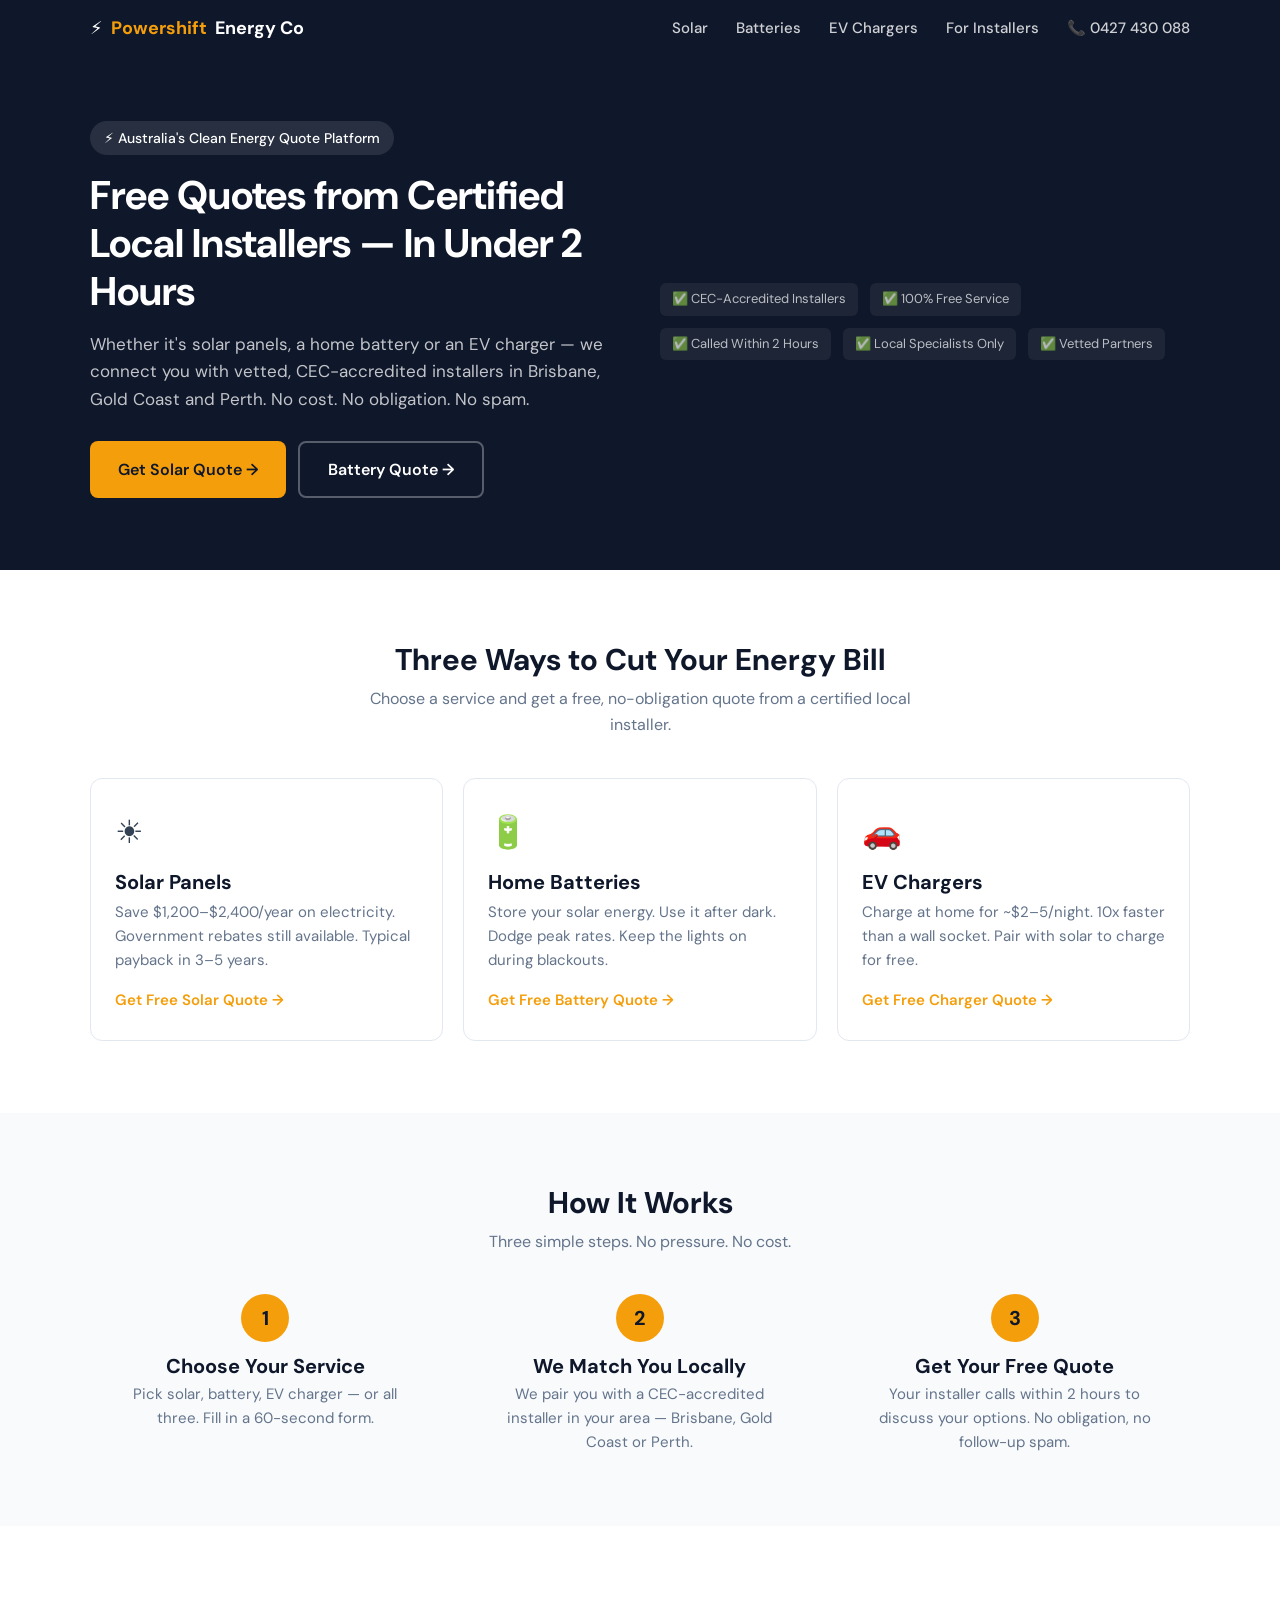
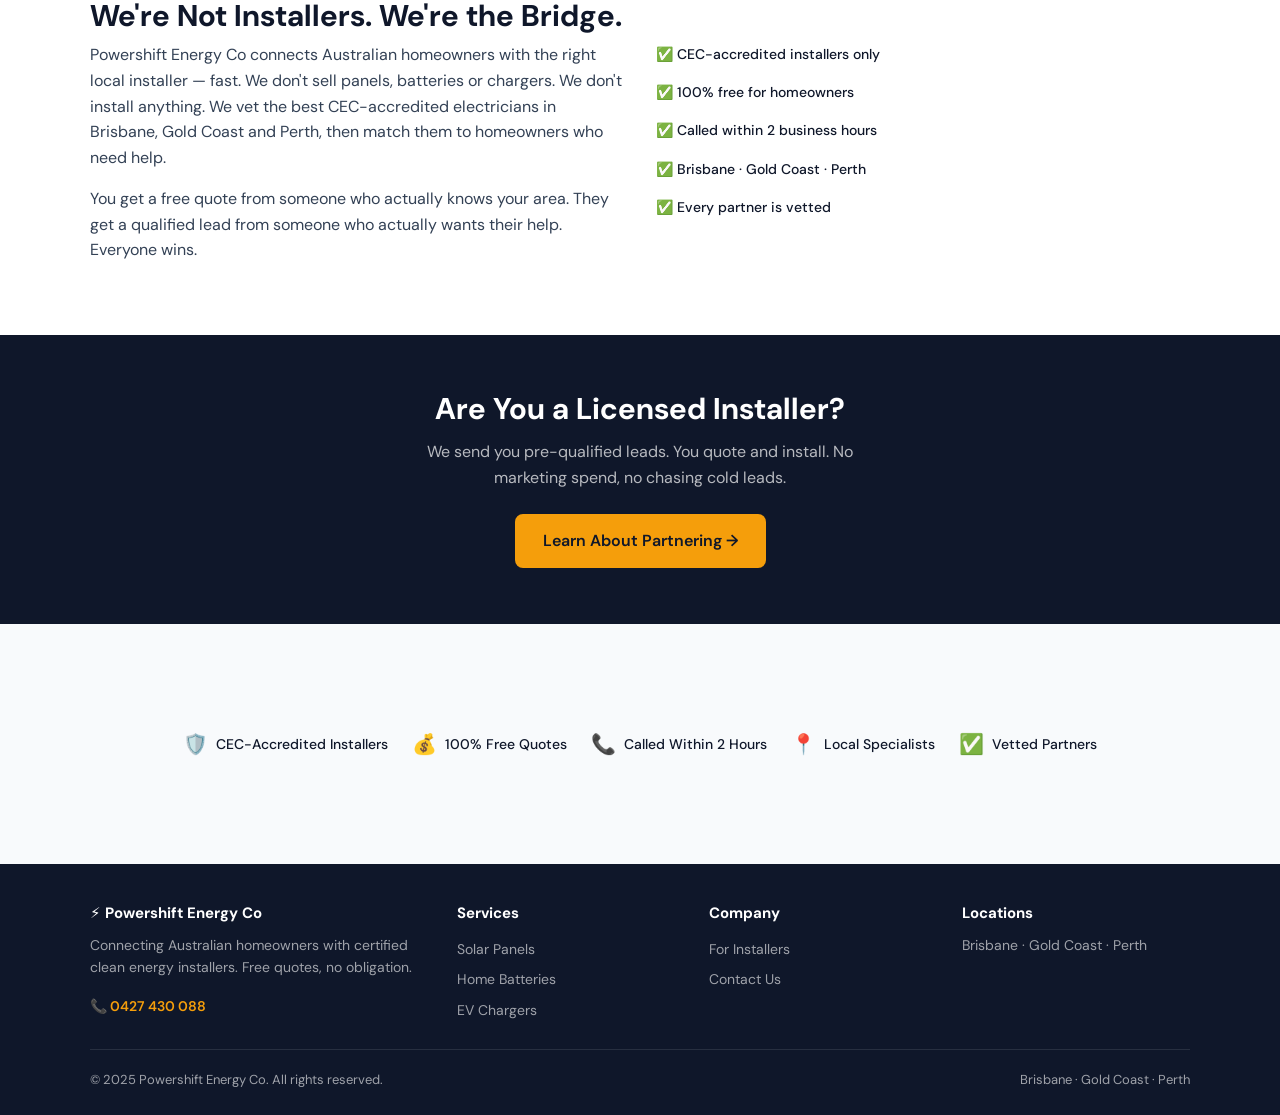
==== index.html @ f6a63d88 "Initial build: Powershift Energy Co 5-page static website - Homepage (index.html) with service cards" ====
<!DOCTYPE html>
<html lang="en-AU">
<head>
  <meta charset="UTF-8">
  <meta name="viewport" content="width=device-width, initial-scale=1.0">
  <title>Powershift Energy Co — Free Solar, Battery & EV Charger Quotes | Australia</title>
  <meta name="description" content="Get free quotes from CEC-accredited solar, battery and EV charger installers in Brisbane, Gold Coast and Perth. No obligation. Called within 2 hours.">
  <link rel="icon" href="data:image/svg+xml,<svg xmlns='http://www.w3.org/2000/svg' viewBox='0 0 100 100'><text y='.9em' font-size='90'>⚡</text></svg>">
  <link rel="preconnect" href="https://fonts.googleapis.com">
  <link rel="preconnect" href="https://fonts.gstatic.com" crossorigin>
  <link href="https://fonts.googleapis.com/css2?family=DM+Sans:wght@400;500;600;700&display=swap" rel="stylesheet">
  <link rel="stylesheet" href="css/style.css">
</head>
<body>

  <!-- Header -->
  <header class="site-header">
    <nav class="nav-inner">
      <a href="index.html" class="logo">⚡ <span>Powershift</span> Energy Co</a>
      <button class="nav-toggle" aria-label="Toggle navigation">
        <i></i><i></i><i></i>
      </button>
      <div class="nav-links">
        <a href="solar.html">Solar</a>
        <a href="battery.html">Batteries</a>
        <a href="ev-charger.html">EV Chargers</a>
        <a href="electricians.html">For Installers</a>
        <a href="tel:0427430088" class="nav-phone">📞 0427 430 088</a>
      </div>
    </nav>
  </header>

  <main>

    <!-- Hero -->
    <section class="hero">
      <div class="container">
        <div class="hero-grid">
          <div>
            <div class="badge">⚡ Australia's Clean Energy Quote Platform</div>
            <h1>Free Quotes from Certified Local Installers — In Under 2 Hours</h1>
            <p>Whether it's solar panels, a home battery or an EV charger — we connect you with vetted, CEC-accredited installers in Brisbane, Gold Coast and Perth. No cost. No obligation. No spam.</p>
            <div class="hero-cta">
              <a href="solar.html" class="btn btn-amber">Get Solar Quote →</a>
              <a href="battery.html" class="btn btn-outline">Battery Quote →</a>
            </div>
          </div>
          <div>
            <ul class="hero-trust">
              <li>✅ CEC-Accredited Installers</li>
              <li>✅ 100% Free Service</li>
              <li>✅ Called Within 2 Hours</li>
              <li>✅ Local Specialists Only</li>
              <li>✅ Vetted Partners</li>
            </ul>
          </div>
        </div>
      </div>
    </section>

    <!-- Service Cards -->
    <section>
      <div class="container">
        <div class="section-header">
          <h2>Three Ways to Cut Your Energy Bill</h2>
          <p>Choose a service and get a free, no-obligation quote from a certified local installer.</p>
        </div>
        <div class="cards-grid cols-3">
          <a href="solar.html" class="service-card">
            <div class="icon">☀️</div>
            <h3>Solar Panels</h3>
            <p>Save $1,200–$2,400/year on electricity. Government rebates still available. Typical payback in 3–5 years.</p>
            <span class="card-link">Get Free Solar Quote →</span>
          </a>
          <a href="battery.html" class="service-card">
            <div class="icon">🔋</div>
            <h3>Home Batteries</h3>
            <p>Store your solar energy. Use it after dark. Dodge peak rates. Keep the lights on during blackouts.</p>
            <span class="card-link">Get Free Battery Quote →</span>
          </a>
          <a href="ev-charger.html" class="service-card">
            <div class="icon">🚗</div>
            <h3>EV Chargers</h3>
            <p>Charge at home for ~$2–5/night. 10x faster than a wall socket. Pair with solar to charge for free.</p>
            <span class="card-link">Get Free Charger Quote →</span>
          </a>
        </div>
      </div>
    </section>

    <!-- How It Works -->
    <section class="alt">
      <div class="container">
        <div class="section-header">
          <h2>How It Works</h2>
          <p>Three simple steps. No pressure. No cost.</p>
        </div>
        <div class="steps">
          <div class="step">
            <div class="step-num">1</div>
            <h3>Choose Your Service</h3>
            <p>Pick solar, battery, EV charger — or all three. Fill in a 60-second form.</p>
          </div>
          <div class="step">
            <div class="step-num">2</div>
            <h3>We Match You Locally</h3>
            <p>We pair you with a CEC-accredited installer in your area — Brisbane, Gold Coast or Perth.</p>
          </div>
          <div class="step">
            <div class="step-num">3</div>
            <h3>Get Your Free Quote</h3>
            <p>Your installer calls within 2 hours to discuss your options. No obligation, no follow-up spam.</p>
          </div>
        </div>
      </div>
    </section>

    <!-- About -->
    <section>
      <div class="container">
        <div class="about-grid">
          <div>
            <h2>We're Not Installers. We're the Bridge.</h2>
            <p>Powershift Energy Co connects Australian homeowners with the right local installer — fast. We don't sell panels, batteries or chargers. We don't install anything. We vet the best CEC-accredited electricians in Brisbane, Gold Coast and Perth, then match them to homeowners who need help.</p>
            <p>You get a free quote from someone who actually knows your area. They get a qualified lead from someone who actually wants their help. Everyone wins.</p>
          </div>
          <div>
            <div class="trust-bar" style="flex-direction:column;align-items:flex-start;">
              <div class="trust-item">✅ CEC-accredited installers only</div>
              <div class="trust-item">✅ 100% free for homeowners</div>
              <div class="trust-item">✅ Called within 2 business hours</div>
              <div class="trust-item">✅ Brisbane · Gold Coast · Perth</div>
              <div class="trust-item">✅ Every partner is vetted</div>
            </div>
          </div>
        </div>
      </div>
    </section>

    <!-- Installer CTA -->
    <section class="cta-banner">
      <div class="container">
        <h2>Are You a Licensed Installer?</h2>
        <p>We send you pre-qualified leads. You quote and install. No marketing spend, no chasing cold leads.</p>
        <a href="electricians.html" class="btn btn-amber">Learn About Partnering →</a>
      </div>
    </section>

    <!-- Trust Bar -->
    <section class="alt">
      <div class="container">
        <div class="trust-bar">
          <div class="trust-item"><span class="icon">🛡️</span> CEC-Accredited Installers</div>
          <div class="trust-item"><span class="icon">💰</span> 100% Free Quotes</div>
          <div class="trust-item"><span class="icon">📞</span> Called Within 2 Hours</div>
          <div class="trust-item"><span class="icon">📍</span> Local Specialists</div>
          <div class="trust-item"><span class="icon">✅</span> Vetted Partners</div>
        </div>
      </div>
    </section>

  </main>

  <!-- Footer -->
  <footer class="site-footer">
    <div class="container">
      <div class="footer-inner">
        <div class="footer-col">
          <h4>⚡ Powershift Energy Co</h4>
          <p>Connecting Australian homeowners with certified clean energy installers. Free quotes, no obligation.</p>
          <a href="tel:0427430088" class="phone-link" style="margin-top:12px;display:inline-block;">📞 0427 430 088</a>
        </div>
        <div class="footer-col">
          <h4>Services</h4>
          <a href="solar.html">Solar Panels</a>
          <a href="battery.html">Home Batteries</a>
          <a href="ev-charger.html">EV Chargers</a>
        </div>
        <div class="footer-col">
          <h4>Company</h4>
          <a href="electricians.html">For Installers</a>
          <a href="tel:0427430088">Contact Us</a>
        </div>
        <div class="footer-col">
          <h4>Locations</h4>
          <p>Brisbane · Gold Coast · Perth</p>
        </div>
      </div>
      <div class="footer-bottom">
        <span>&copy; 2025 Powershift Energy Co. All rights reserved.</span>
        <span>Brisbane · Gold Coast · Perth</span>
      </div>
    </div>
  </footer>

  <script src="js/form.js"></script>
</body>
</html>
---- css/style.css ----
/* ============================================
   Powershift Energy Co — Global Stylesheet
   Mobile-first · Vanilla CSS · No frameworks
   ============================================ */

/* --- Custom Properties --- */
:root {
  --navy: #0f172a;
  --amber: #f59e0b;
  --amber-hover: #d97706;
  --green: #10b981;
  --green-hover: #059669;
  --indigo: #6366f1;
  --indigo-hover: #4f46e5;
  --bg-light: #f8fafc;
  --text-body: #334155;
  --text-muted: #64748b;
  --white: #ffffff;
  --border: #e2e8f0;
  --radius: 8px;
  --radius-lg: 12px;
  --shadow-sm: 0 1px 2px rgba(15,23,42,0.06);
  --shadow: 0 1px 3px rgba(15,23,42,0.1), 0 1px 2px rgba(15,23,42,0.06);
  --shadow-lg: 0 4px 6px rgba(15,23,42,0.07), 0 10px 15px rgba(15,23,42,0.1);
  --max-w: 1140px;
  --font: 'DM Sans', system-ui, -apple-system, sans-serif;
  /* Page accent — overridden per page */
  --accent: var(--amber);
  --accent-hover: var(--amber-hover);
}

/* --- Reset --- */
*, *::before, *::after { box-sizing: border-box; margin: 0; padding: 0; }
html { scroll-behavior: smooth; }
body {
  font-family: var(--font);
  font-size: 16px;
  line-height: 1.6;
  color: var(--text-body);
  background: var(--white);
  -webkit-font-smoothing: antialiased;
}
img { max-width: 100%; display: block; }
a { color: inherit; text-decoration: none; }
ul, ol { list-style: none; }
button, input, select, textarea {
  font-family: inherit;
  font-size: inherit;
  border: none;
  outline: none;
}

/* --- Utility --- */
.container { width: 100%; max-width: var(--max-w); margin: 0 auto; padding: 0 20px; }
.sr-only { position: absolute; width: 1px; height: 1px; padding: 0; margin: -1px; overflow: hidden; clip: rect(0,0,0,0); border: 0; }
.text-muted { color: var(--text-muted); }
.text-center { text-align: center; }

/* --- Typography --- */
h1, h2, h3, h4 { color: var(--navy); line-height: 1.2; font-weight: 700; }
h1 { font-size: 1.875rem; }
h2 { font-size: 1.5rem; margin-bottom: 0.5rem; }
h3 { font-size: 1.125rem; }
p + p { margin-top: 1rem; }

@media (min-width: 768px) {
  h1 { font-size: 2.5rem; }
  h2 { font-size: 1.875rem; }
  h3 { font-size: 1.25rem; }
}

/* --- Buttons --- */
.btn {
  display: inline-flex;
  align-items: center;
  justify-content: center;
  gap: 6px;
  padding: 14px 28px;
  border-radius: var(--radius);
  font-weight: 600;
  font-size: 1rem;
  cursor: pointer;
  transition: background 0.2s, transform 0.1s;
  border: none;
}
.btn:active { transform: scale(0.98); }

.btn-amber { background: var(--amber); color: var(--navy); }
.btn-amber:hover { background: var(--amber-hover); }
.btn-green { background: var(--green); color: var(--white); }
.btn-green:hover { background: var(--green-hover); }
.btn-indigo { background: var(--indigo); color: var(--white); }
.btn-indigo:hover { background: var(--indigo-hover); }
.btn-white { background: var(--white); color: var(--navy); }
.btn-white:hover { background: var(--bg-light); }
.btn-outline {
  background: transparent;
  color: var(--white);
  border: 2px solid rgba(255,255,255,0.3);
}
.btn-outline:hover { border-color: var(--white); background: rgba(255,255,255,0.1); }

/* --- Header / Nav --- */
.site-header {
  background: var(--navy);
  padding: 0;
  position: sticky;
  top: 0;
  z-index: 100;
}
.nav-inner {
  display: flex;
  align-items: center;
  justify-content: space-between;
  padding: 14px 20px;
  max-width: var(--max-w);
  margin: 0 auto;
}
.logo {
  font-size: 1.125rem;
  font-weight: 700;
  color: var(--white);
  display: flex;
  align-items: center;
  gap: 8px;
}
.logo span { color: var(--amber); }

/* Mobile menu toggle */
.nav-toggle {
  background: none;
  border: none;
  cursor: pointer;
  display: flex;
  flex-direction: column;
  gap: 5px;
  padding: 4px;
}
.nav-toggle i {
  display: block;
  width: 22px;
  height: 2px;
  background: var(--white);
  border-radius: 2px;
  transition: transform 0.2s, opacity 0.2s;
}
.nav-toggle.active i:nth-child(1) { transform: translateY(7px) rotate(45deg); }
.nav-toggle.active i:nth-child(2) { opacity: 0; }
.nav-toggle.active i:nth-child(3) { transform: translateY(-7px) rotate(-45deg); }

.nav-links {
  display: none;
  position: absolute;
  top: 100%;
  left: 0;
  right: 0;
  background: var(--navy);
  padding: 0 20px 20px;
  border-top: 1px solid rgba(255,255,255,0.1);
}
.nav-links.open { display: block; }
.nav-links a {
  display: block;
  padding: 12px 0;
  color: rgba(255,255,255,0.8);
  font-size: 0.9375rem;
  font-weight: 500;
  border-bottom: 1px solid rgba(255,255,255,0.06);
  transition: color 0.2s;
}
.nav-links a:hover, .nav-links a.active { color: var(--white); }
.nav-phone {
  display: flex;
  align-items: center;
  gap: 6px;
  color: var(--amber);
  font-weight: 600;
  font-size: 0.9375rem;
  margin-top: 12px;
}

@media (min-width: 768px) {
  .nav-toggle { display: none; }
  .nav-links {
    display: flex !important;
    position: static;
    padding: 0;
    border: none;
    align-items: center;
    gap: 28px;
    background: none;
  }
  .nav-links a {
    display: inline;
    padding: 0;
    border: none;
  }
  .nav-phone { margin-top: 0; }
}

/* --- Hero --- */
.hero {
  background: var(--navy);
  padding: 48px 0 56px;
  color: var(--white);
}
.hero-grid {
  display: grid;
  gap: 40px;
}
.hero .badge {
  display: inline-block;
  background: rgba(255,255,255,0.1);
  padding: 6px 14px;
  border-radius: 20px;
  font-size: 0.875rem;
  font-weight: 500;
  margin-bottom: 16px;
}
.hero h1 { color: var(--white); margin-bottom: 16px; }
.hero p { color: rgba(255,255,255,0.75); font-size: 1.0625rem; max-width: 520px; }
.hero-trust {
  display: flex;
  flex-wrap: wrap;
  gap: 12px;
  margin-top: 24px;
}
.hero-trust li {
  display: flex;
  align-items: center;
  gap: 6px;
  font-size: 0.8125rem;
  color: rgba(255,255,255,0.7);
  background: rgba(255,255,255,0.06);
  padding: 6px 12px;
  border-radius: 6px;
}
.hero-cta {
  display: flex;
  flex-wrap: wrap;
  gap: 12px;
  margin-top: 28px;
}

@media (min-width: 768px) {
  .hero { padding: 64px 0 72px; }
  .hero-grid { grid-template-columns: 1fr 1fr; align-items: center; }
}

/* --- Form Card (in hero) --- */
.form-card {
  background: var(--white);
  border-radius: var(--radius-lg);
  padding: 28px 24px;
  box-shadow: var(--shadow-lg);
}
.form-card h2 { font-size: 1.25rem; color: var(--navy); margin-bottom: 4px; }
.form-card .form-sub { color: var(--text-muted); font-size: 0.875rem; margin-bottom: 20px; }

.form-group { margin-bottom: 14px; }
.form-group label {
  display: block;
  font-size: 0.8125rem;
  font-weight: 600;
  color: var(--navy);
  margin-bottom: 4px;
}
.form-group input,
.form-group select,
.form-group textarea {
  width: 100%;
  padding: 10px 12px;
  border: 1.5px solid var(--border);
  border-radius: var(--radius);
  background: var(--white);
  color: var(--text-body);
  transition: border-color 0.2s;
}
.form-group input:focus,
.form-group select:focus,
.form-group textarea:focus {
  border-color: var(--accent);
}
.form-group input.error,
.form-group select.error {
  border-color: #ef4444;
}
.form-error-msg {
  color: #ef4444;
  font-size: 0.75rem;
  margin-top: 2px;
  display: none;
}
.form-group.has-error .form-error-msg { display: block; }

.form-submit {
  width: 100%;
  padding: 14px;
  border-radius: var(--radius);
  font-weight: 700;
  font-size: 1rem;
  cursor: pointer;
  border: none;
  margin-top: 4px;
  transition: background 0.2s, transform 0.1s;
}
.form-submit:active { transform: scale(0.98); }
.form-submit.amber { background: var(--amber); color: var(--navy); }
.form-submit.amber:hover { background: var(--amber-hover); }
.form-submit.green { background: var(--green); color: var(--white); }
.form-submit.green:hover { background: var(--green-hover); }
.form-submit.indigo { background: var(--indigo); color: var(--white); }
.form-submit.indigo:hover { background: var(--indigo-hover); }

.form-note {
  text-align: center;
  font-size: 0.75rem;
  color: var(--text-muted);
  margin-top: 10px;
}

.form-success {
  text-align: center;
  padding: 32px 16px;
}
.form-success .icon { font-size: 2.5rem; margin-bottom: 12px; }
.form-success h3 { margin-bottom: 8px; }
.form-success p { color: var(--text-muted); font-size: 0.9375rem; }

/* --- Sections --- */
section { padding: 56px 0; }
section.alt { background: var(--bg-light); }

.section-header {
  text-align: center;
  max-width: 600px;
  margin: 0 auto 40px;
}
.section-header p { color: var(--text-muted); margin-top: 8px; }

@media (min-width: 768px) {
  section { padding: 72px 0; }
}

/* --- Cards Grid --- */
.cards-grid {
  display: grid;
  gap: 20px;
}
.cards-grid.cols-2 { grid-template-columns: 1fr; }
.cards-grid.cols-3 { grid-template-columns: 1fr; }

@media (min-width: 640px) {
  .cards-grid.cols-2 { grid-template-columns: repeat(2, 1fr); }
  .cards-grid.cols-3 { grid-template-columns: repeat(2, 1fr); }
}
@media (min-width: 900px) {
  .cards-grid.cols-3 { grid-template-columns: repeat(3, 1fr); }
}

/* --- Service Card (homepage) --- */
.service-card {
  background: var(--white);
  border: 1.5px solid var(--border);
  border-radius: var(--radius-lg);
  padding: 28px 24px;
  transition: box-shadow 0.2s, border-color 0.2s;
  display: flex;
  flex-direction: column;
}
.service-card:hover {
  box-shadow: var(--shadow-lg);
  border-color: transparent;
}
.service-card .icon { font-size: 2rem; margin-bottom: 12px; }
.service-card h3 { margin-bottom: 6px; }
.service-card p { color: var(--text-muted); font-size: 0.9375rem; flex: 1; }
.service-card .card-link {
  display: inline-flex;
  align-items: center;
  gap: 4px;
  margin-top: 16px;
  font-weight: 600;
  font-size: 0.9375rem;
  color: var(--accent);
  transition: gap 0.2s;
}
.service-card:hover .card-link { gap: 8px; }

/* --- Benefit Card --- */
.benefit-card {
  background: var(--white);
  border: 1.5px solid var(--border);
  border-radius: var(--radius-lg);
  padding: 24px 20px;
  transition: box-shadow 0.2s;
}
.benefit-card:hover { box-shadow: var(--shadow); }
.benefit-card .icon { font-size: 1.5rem; margin-bottom: 10px; }
.benefit-card h3 { font-size: 1rem; margin-bottom: 4px; }
.benefit-card p { color: var(--text-muted); font-size: 0.875rem; }

/* --- Steps --- */
.steps {
  display: grid;
  gap: 24px;
  counter-reset: step;
}
.step {
  text-align: center;
  counter-increment: step;
}
.step-num {
  display: inline-flex;
  align-items: center;
  justify-content: center;
  width: 48px;
  height: 48px;
  border-radius: 50%;
  background: var(--accent);
  color: var(--navy);
  font-weight: 700;
  font-size: 1.25rem;
  margin-bottom: 12px;
}
.step-num.white-bg { background: rgba(255,255,255,0.15); color: var(--white); }
.step h3 { margin-bottom: 4px; }
.step p { color: var(--text-muted); font-size: 0.9375rem; max-width: 280px; margin: 0 auto; }

@media (min-width: 640px) {
  .steps { grid-template-columns: repeat(3, 1fr); }
  .steps.cols-4 { grid-template-columns: repeat(2, 1fr); }
}
@media (min-width: 900px) {
  .steps.cols-4 { grid-template-columns: repeat(4, 1fr); }
}

/* --- Trust Bar --- */
.trust-bar {
  display: flex;
  flex-wrap: wrap;
  justify-content: center;
  gap: 16px 24px;
  padding: 32px 0;
}
.trust-item {
  display: flex;
  align-items: center;
  gap: 8px;
  font-size: 0.875rem;
  font-weight: 500;
  color: var(--navy);
}
.trust-item .icon { font-size: 1.25rem; }

/* --- FAQ Accordion --- */
.faq-list { max-width: 720px; margin: 0 auto; }
.faq-item {
  border-bottom: 1px solid var(--border);
}
.faq-item:first-child { border-top: 1px solid var(--border); }
.faq-question {
  width: 100%;
  background: none;
  border: none;
  padding: 18px 0;
  display: flex;
  align-items: center;
  justify-content: space-between;
  gap: 16px;
  cursor: pointer;
  text-align: left;
  font-weight: 600;
  font-size: 1rem;
  color: var(--navy);
}
.faq-question::after {
  content: '+';
  font-size: 1.25rem;
  font-weight: 400;
  color: var(--text-muted);
  transition: transform 0.2s;
  flex-shrink: 0;
}
.faq-item.open .faq-question::after {
  content: '−';
}
.faq-answer {
  max-height: 0;
  overflow: hidden;
  transition: max-height 0.3s ease, padding 0.3s ease;
}
.faq-answer-inner {
  padding: 0 0 18px;
  color: var(--text-muted);
  font-size: 0.9375rem;
  line-height: 1.6;
}

/* --- CTA Banner --- */
.cta-banner {
  background: var(--navy);
  padding: 56px 0;
  text-align: center;
  color: var(--white);
}
.cta-banner h2 { color: var(--white); margin-bottom: 12px; }
.cta-banner p { color: rgba(255,255,255,0.7); max-width: 480px; margin: 0 auto 24px; }

/* --- Stats Strip --- */
.stats-strip {
  display: grid;
  grid-template-columns: repeat(2, 1fr);
  gap: 16px;
  padding: 32px 0;
}
.stat-item { text-align: center; }
.stat-item .num {
  font-size: 1.5rem;
  font-weight: 700;
  color: var(--amber);
}
.stat-item .label {
  font-size: 0.8125rem;
  color: var(--text-muted);
  margin-top: 2px;
}

@media (min-width: 640px) {
  .stats-strip { grid-template-columns: repeat(4, 1fr); }
}

/* --- Lead Type Cards (electricians) --- */
.lead-type-card {
  background: var(--white);
  border: 1.5px solid var(--border);
  border-radius: var(--radius-lg);
  padding: 24px 20px;
  transition: box-shadow 0.2s;
}
.lead-type-card:hover { box-shadow: var(--shadow); }
.lead-type-card .icon { font-size: 1.5rem; margin-bottom: 10px; }
.lead-type-card h3 { font-size: 1.0625rem; margin-bottom: 10px; }
.lead-type-card ul { margin-top: 8px; }
.lead-type-card li {
  font-size: 0.875rem;
  color: var(--text-muted);
  padding: 3px 0;
  display: flex;
  align-items: center;
  gap: 6px;
}
.lead-type-card li::before {
  content: '✓';
  color: var(--green);
  font-weight: 700;
  font-size: 0.8125rem;
}

/* --- Footer --- */
.site-footer {
  background: var(--navy);
  color: rgba(255,255,255,0.6);
  padding: 40px 0 24px;
  font-size: 0.875rem;
}
.footer-inner {
  display: grid;
  gap: 24px;
  margin-bottom: 24px;
}
.footer-col h4 {
  color: var(--white);
  font-size: 0.9375rem;
  margin-bottom: 12px;
}
.footer-col a {
  display: block;
  padding: 4px 0;
  color: rgba(255,255,255,0.6);
  transition: color 0.2s;
}
.footer-col a:hover { color: var(--white); }
.footer-col .phone-link { color: var(--amber); font-weight: 600; }
.footer-bottom {
  border-top: 1px solid rgba(255,255,255,0.1);
  padding-top: 20px;
  display: flex;
  flex-wrap: wrap;
  justify-content: space-between;
  gap: 8px;
  font-size: 0.8125rem;
}

@media (min-width: 640px) {
  .footer-inner { grid-template-columns: repeat(2, 1fr); }
}
@media (min-width: 768px) {
  .footer-inner { grid-template-columns: 1.5fr 1fr 1fr 1fr; }
}

/* --- About section (homepage) --- */
.about-grid {
  display: grid;
  gap: 32px;
  align-items: center;
}
@media (min-width: 768px) {
  .about-grid { grid-template-columns: 1fr 1fr; }
}

/* --- Partner Form (electricians, wider layout) --- */
.partner-form-section {
  max-width: 640px;
  margin: 0 auto;
}
.partner-form-section .form-card {
  padding: 32px 28px;
}

/* --- Page accent overrides --- */
.page-solar { --accent: var(--amber); --accent-hover: var(--amber-hover); }
.page-battery { --accent: var(--indigo); --accent-hover: var(--indigo-hover); }
.page-ev { --accent: var(--green); --accent-hover: var(--green-hover); }
.page-electricians { --accent: var(--amber); --accent-hover: var(--amber-hover); }

/* Accent step-num coloring */
.page-battery .step-num { background: var(--indigo); color: var(--white); }
.page-ev .step-num { background: var(--green); color: var(--white); }

/* --- Misc --- */
.inline-link {
  color: var(--accent);
  font-weight: 600;
  text-decoration: underline;
  text-underline-offset: 2px;
}
.inline-link:hover { text-decoration: none; }

/* Loading state on form submit */
.form-submit.loading {
  opacity: 0.7;
  pointer-events: none;
}
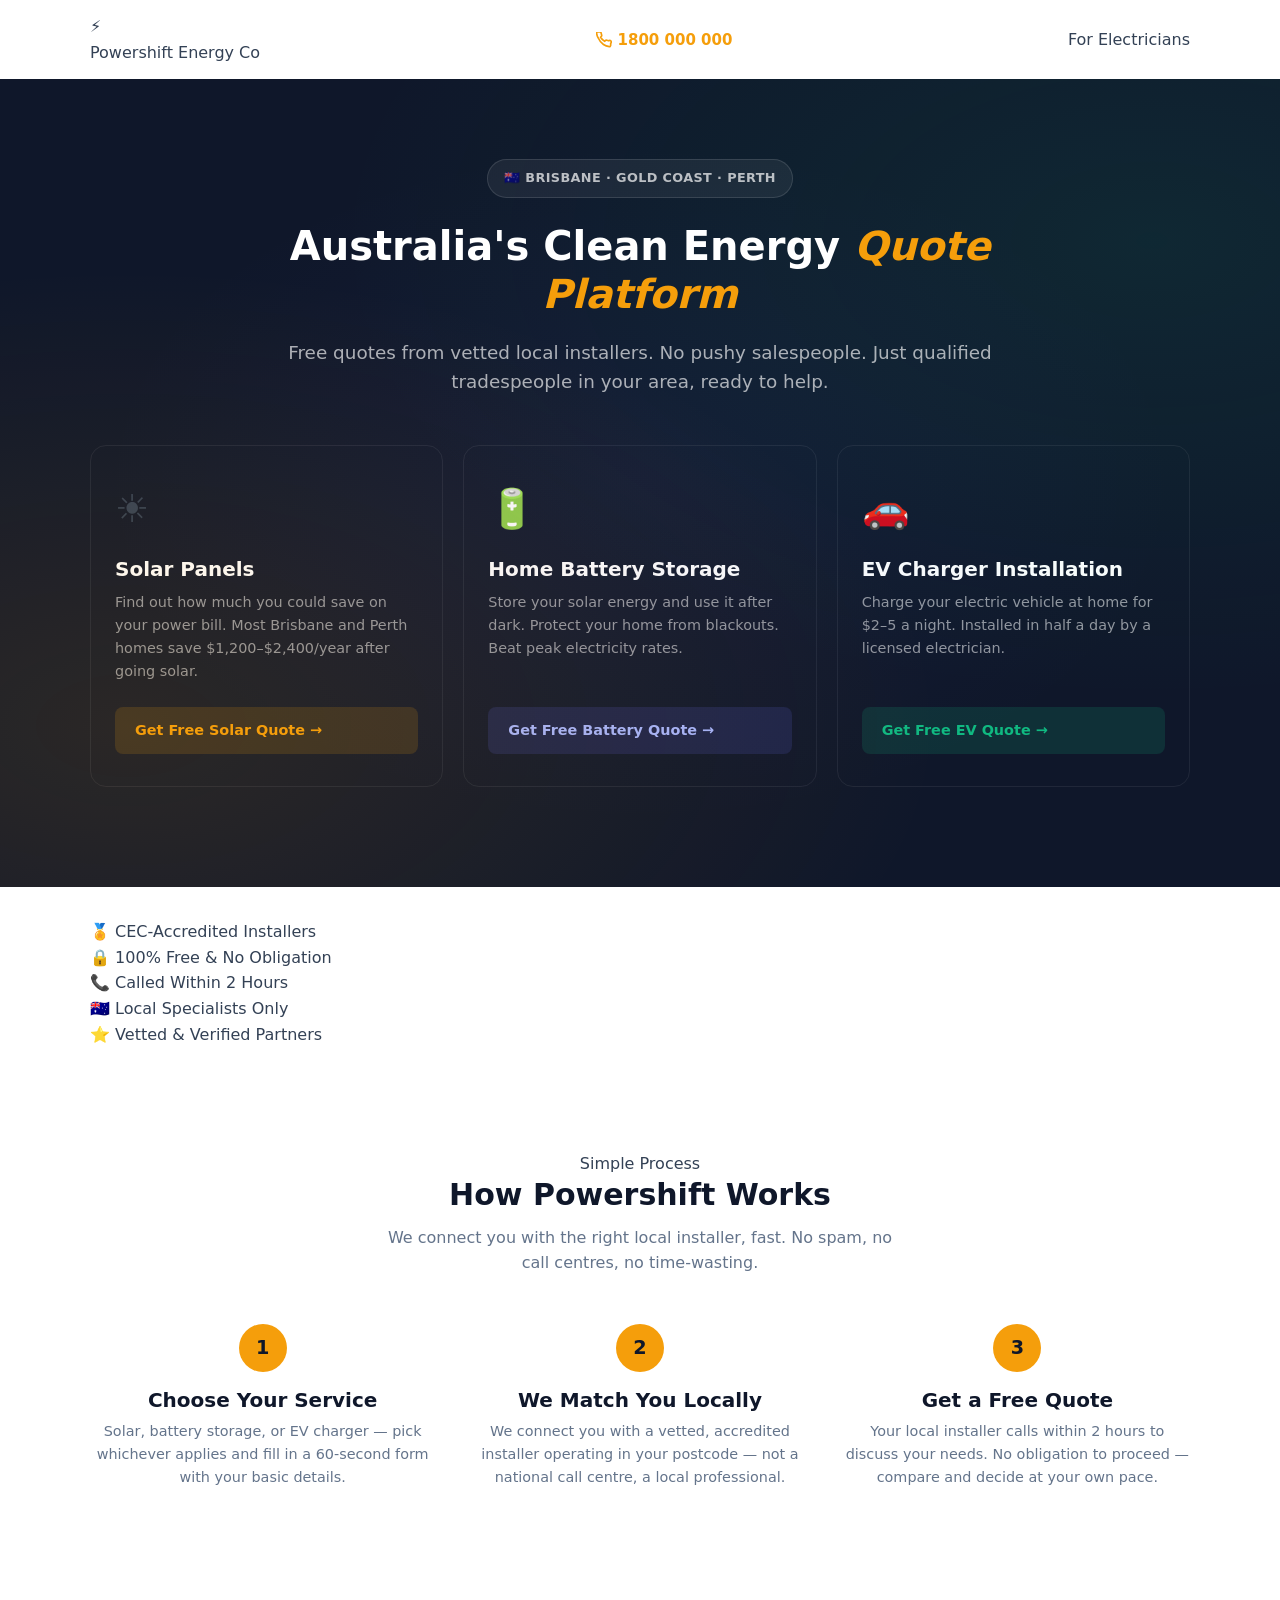
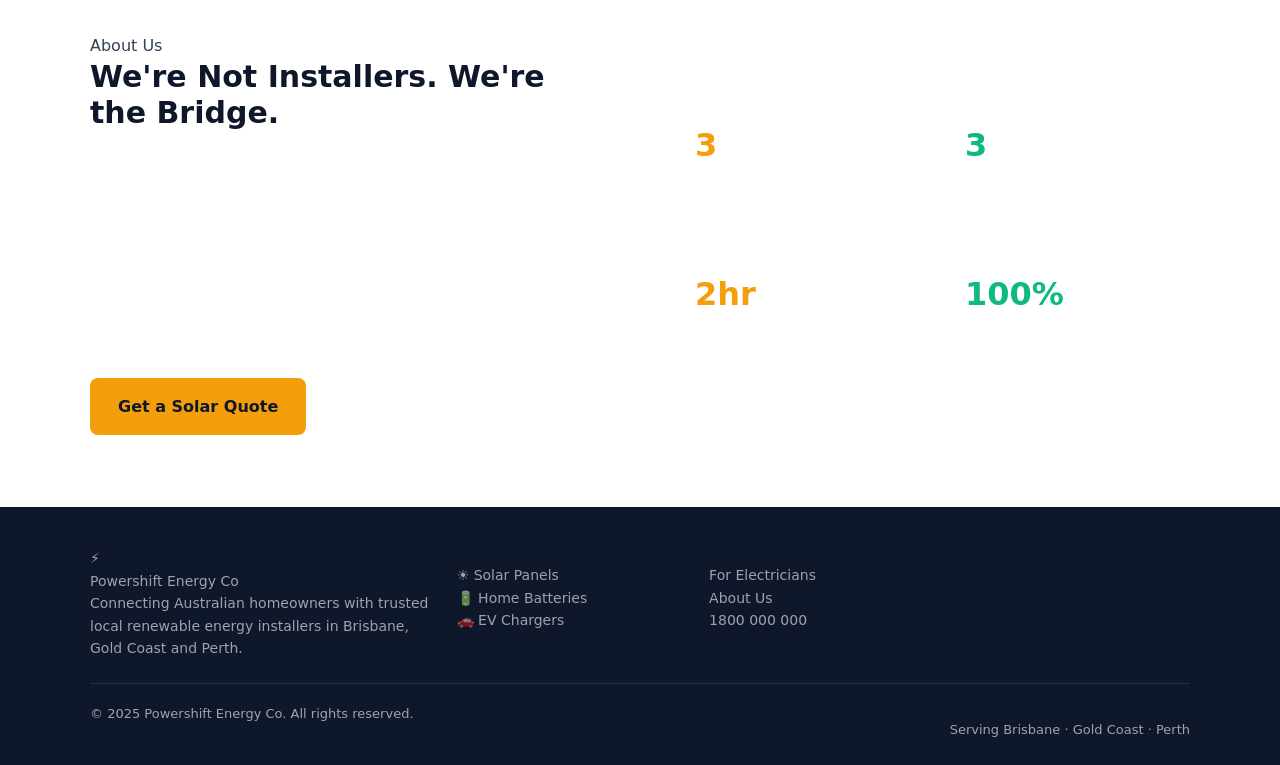
==== commit 4f476cec: "Revise HTML structure and improve SEO elements Updated the title and description meta tags for bette" ====
--- a/index.html
+++ b/index.html
@@ -3,192 +3,287 @@
 <head>
   <meta charset="UTF-8">
   <meta name="viewport" content="width=device-width, initial-scale=1.0">
-  <title>Powershift Energy Co — Free Solar, Battery & EV Charger Quotes | Australia</title>
-  <meta name="description" content="Get free quotes from CEC-accredited solar, battery and EV charger installers in Brisbane, Gold Coast and Perth. No obligation. Called within 2 hours.">
+  <title>Powershift Energy Co | Solar, Battery & EV Charger Quotes — Brisbane, Gold Coast & Perth</title>
+  <meta name="description" content="Get free, no-obligation quotes for solar panels, home batteries, and EV charger installation from vetted local installers in Brisbane, Gold Coast and Perth.">
+  <link rel="stylesheet" href="css/style.css">
   <link rel="icon" href="data:image/svg+xml,<svg xmlns='http://www.w3.org/2000/svg' viewBox='0 0 100 100'><text y='.9em' font-size='90'>⚡</text></svg>">
-  <link rel="preconnect" href="https://fonts.googleapis.com">
-  <link rel="preconnect" href="https://fonts.gstatic.com" crossorigin>
-  <link href="https://fonts.googleapis.com/css2?family=DM+Sans:wght@400;500;600;700&display=swap" rel="stylesheet">
-  <link rel="stylesheet" href="css/style.css">
+  <style>
+    .hub-hero {
+      background: var(--navy);
+      padding: 80px 0 100px;
+      position: relative;
+      overflow: hidden;
+    }
+    .hub-hero::before {
+      content: '';
+      position: absolute;
+      inset: 0;
+      background:
+        radial-gradient(ellipse at 10% 80%, rgba(245,158,11,0.12) 0%, transparent 50%),
+        radial-gradient(ellipse at 90% 20%, rgba(16,185,129,0.10) 0%, transparent 50%),
+        radial-gradient(ellipse at 50% 50%, rgba(99,102,241,0.06) 0%, transparent 60%);
+      pointer-events: none;
+    }
+    .hub-hero-inner {
+      position: relative;
+      z-index: 1;
+      text-align: center;
+      max-width: 720px;
+      margin: 0 auto;
+    }
+    .hub-hero h1 { color: var(--white); margin-bottom: 20px; }
+    .hub-hero p  { color: rgba(255,255,255,0.65); font-size: 1.15rem; margin-bottom: 48px; }
+
+    .hub-badge {
+      display: inline-flex;
+      align-items: center;
+      gap: 8px;
+      background: rgba(255,255,255,0.06);
+      border: 1px solid rgba(255,255,255,0.12);
+      color: rgba(255,255,255,0.7);
+      font-size: 0.8rem;
+      font-weight: 600;
+      padding: 8px 16px;
+      border-radius: 100px;
+      margin-bottom: 24px;
+      letter-spacing: 0.03em;
+      text-transform: uppercase;
+    }
+
+    /* Service cards for hub */
+    .hub-services {
+      display: grid;
+      grid-template-columns: repeat(3, 1fr);
+      gap: 20px;
+      margin-top: 0;
+    }
+    .hub-card {
+      display: flex;
+      flex-direction: column;
+      background: var(--navy-mid);
+      border-radius: 16px;
+      padding: 32px 24px;
+      text-decoration: none;
+      border: 1.5px solid rgba(255,255,255,0.07);
+      transition: transform 0.2s, border-color 0.2s, box-shadow 0.2s;
+      text-align: left;
+    }
+    .hub-card:hover { transform: translateY(-4px); box-shadow: 0 16px 48px rgba(0,0,0,0.3); }
+    .hub-card-solar:hover   { border-color: rgba(245,158,11,0.4); }
+    .hub-card-battery:hover { border-color: rgba(99,102,241,0.4); }
+    .hub-card-ev:hover      { border-color: rgba(16,185,129,0.4); }
+
+    .hub-card-emoji { font-size: 2.4rem; margin-bottom: 18px; }
+    .hub-card h3 { color: var(--white); font-size: 1.25rem; margin-bottom: 10px; }
+    .hub-card p  { color: rgba(255,255,255,0.55); font-size: 0.9rem; flex: 1; margin-bottom: 24px; line-height: 1.6; }
+    .hub-card-link {
+      display: inline-flex;
+      align-items: center;
+      gap: 6px;
+      font-size: 0.9rem;
+      font-weight: 700;
+      padding: 12px 20px;
+      border-radius: 8px;
+      transition: opacity 0.15s;
+    }
+    .hub-card-link:hover { opacity: 0.85; }
+    .hub-card-solar   .hub-card-link { background: rgba(245,158,11,0.15); color: var(--amber); }
+    .hub-card-battery .hub-card-link { background: rgba(99,102,241,0.15); color: #a5b4fc; }
+    .hub-card-ev      .hub-card-link { background: rgba(16,185,129,0.15); color: var(--green); }
+
+    .how-grid {
+      display: grid;
+      grid-template-columns: repeat(3, 1fr);
+      gap: 32px;
+      margin-top: 48px;
+    }
+    .how-item { text-align: center; }
+    .how-num {
+      width: 48px;
+      height: 48px;
+      border-radius: 50%;
+      background: var(--amber);
+      color: var(--navy);
+      font-weight: 900;
+      font-size: 1.2rem;
+      display: flex;
+      align-items: center;
+      justify-content: center;
+      margin: 0 auto 16px;
+    }
+    .how-item h3 { margin-bottom: 8px; }
+    .how-item p  { color: var(--text-muted); font-size: 0.9rem; }
+
+    @media (max-width: 900px) {
+      .hub-services { grid-template-columns: 1fr; }
+      .how-grid     { grid-template-columns: 1fr; gap: 24px; }
+    }
+  </style>
 </head>
 <body>
 
-  <!-- Header -->
-  <header class="site-header">
-    <nav class="nav-inner">
-      <a href="index.html" class="logo">⚡ <span>Powershift</span> Energy Co</a>
-      <button class="nav-toggle" aria-label="Toggle navigation">
-        <i></i><i></i><i></i>
-      </button>
-      <div class="nav-links">
-        <a href="solar.html">Solar</a>
-        <a href="battery.html">Batteries</a>
-        <a href="ev-charger.html">EV Chargers</a>
-        <a href="electricians.html">For Installers</a>
-        <a href="tel:0427430088" class="nav-phone">📞 0427 430 088</a>
-      </div>
-    </nav>
-  </header>
-
-  <main>
-
-    <!-- Hero -->
-    <section class="hero">
-      <div class="container">
-        <div class="hero-grid">
-          <div>
-            <div class="badge">⚡ Australia's Clean Energy Quote Platform</div>
-            <h1>Free Quotes from Certified Local Installers — In Under 2 Hours</h1>
-            <p>Whether it's solar panels, a home battery or an EV charger — we connect you with vetted, CEC-accredited installers in Brisbane, Gold Coast and Perth. No cost. No obligation. No spam.</p>
-            <div class="hero-cta">
-              <a href="solar.html" class="btn btn-amber">Get Solar Quote →</a>
-              <a href="battery.html" class="btn btn-outline">Battery Quote →</a>
-            </div>
-          </div>
-          <div>
-            <ul class="hero-trust">
-              <li>✅ CEC-Accredited Installers</li>
-              <li>✅ 100% Free Service</li>
-              <li>✅ Called Within 2 Hours</li>
-              <li>✅ Local Specialists Only</li>
-              <li>✅ Vetted Partners</li>
-            </ul>
-          </div>
-        </div>
-      </div>
-    </section>
-
-    <!-- Service Cards -->
-    <section>
-      <div class="container">
-        <div class="section-header">
-          <h2>Three Ways to Cut Your Energy Bill</h2>
-          <p>Choose a service and get a free, no-obligation quote from a certified local installer.</p>
-        </div>
-        <div class="cards-grid cols-3">
-          <a href="solar.html" class="service-card">
-            <div class="icon">☀️</div>
-            <h3>Solar Panels</h3>
-            <p>Save $1,200–$2,400/year on electricity. Government rebates still available. Typical payback in 3–5 years.</p>
-            <span class="card-link">Get Free Solar Quote →</span>
-          </a>
-          <a href="battery.html" class="service-card">
-            <div class="icon">🔋</div>
-            <h3>Home Batteries</h3>
-            <p>Store your solar energy. Use it after dark. Dodge peak rates. Keep the lights on during blackouts.</p>
-            <span class="card-link">Get Free Battery Quote →</span>
-          </a>
-          <a href="ev-charger.html" class="service-card">
-            <div class="icon">🚗</div>
-            <h3>EV Chargers</h3>
-            <p>Charge at home for ~$2–5/night. 10x faster than a wall socket. Pair with solar to charge for free.</p>
-            <span class="card-link">Get Free Charger Quote →</span>
-          </a>
-        </div>
-      </div>
-    </section>
-
-    <!-- How It Works -->
-    <section class="alt">
-      <div class="container">
-        <div class="section-header">
-          <h2>How It Works</h2>
-          <p>Three simple steps. No pressure. No cost.</p>
-        </div>
-        <div class="steps">
-          <div class="step">
-            <div class="step-num">1</div>
-            <h3>Choose Your Service</h3>
-            <p>Pick solar, battery, EV charger — or all three. Fill in a 60-second form.</p>
-          </div>
-          <div class="step">
-            <div class="step-num">2</div>
-            <h3>We Match You Locally</h3>
-            <p>We pair you with a CEC-accredited installer in your area — Brisbane, Gold Coast or Perth.</p>
-          </div>
-          <div class="step">
-            <div class="step-num">3</div>
-            <h3>Get Your Free Quote</h3>
-            <p>Your installer calls within 2 hours to discuss your options. No obligation, no follow-up spam.</p>
-          </div>
-        </div>
-      </div>
-    </section>
-
-    <!-- About -->
-    <section>
-      <div class="container">
-        <div class="about-grid">
-          <div>
-            <h2>We're Not Installers. We're the Bridge.</h2>
-            <p>Powershift Energy Co connects Australian homeowners with the right local installer — fast. We don't sell panels, batteries or chargers. We don't install anything. We vet the best CEC-accredited electricians in Brisbane, Gold Coast and Perth, then match them to homeowners who need help.</p>
-            <p>You get a free quote from someone who actually knows your area. They get a qualified lead from someone who actually wants their help. Everyone wins.</p>
-          </div>
-          <div>
-            <div class="trust-bar" style="flex-direction:column;align-items:flex-start;">
-              <div class="trust-item">✅ CEC-accredited installers only</div>
-              <div class="trust-item">✅ 100% free for homeowners</div>
-              <div class="trust-item">✅ Called within 2 business hours</div>
-              <div class="trust-item">✅ Brisbane · Gold Coast · Perth</div>
-              <div class="trust-item">✅ Every partner is vetted</div>
-            </div>
-          </div>
-        </div>
-      </div>
-    </section>
-
-    <!-- Installer CTA -->
-    <section class="cta-banner">
-      <div class="container">
-        <h2>Are You a Licensed Installer?</h2>
-        <p>We send you pre-qualified leads. You quote and install. No marketing spend, no chasing cold leads.</p>
-        <a href="electricians.html" class="btn btn-amber">Learn About Partnering →</a>
-      </div>
-    </section>
-
-    <!-- Trust Bar -->
-    <section class="alt">
-      <div class="container">
-        <div class="trust-bar">
-          <div class="trust-item"><span class="icon">🛡️</span> CEC-Accredited Installers</div>
-          <div class="trust-item"><span class="icon">💰</span> 100% Free Quotes</div>
-          <div class="trust-item"><span class="icon">📞</span> Called Within 2 Hours</div>
-          <div class="trust-item"><span class="icon">📍</span> Local Specialists</div>
-          <div class="trust-item"><span class="icon">✅</span> Vetted Partners</div>
-        </div>
-      </div>
-    </section>
-
-  </main>
+  <!-- Nav -->
+  <nav class="site-nav">
+    <div class="container nav-inner">
+      <a href="index.html" class="nav-logo">
+        <div class="logo-icon">⚡</div>
+        Powershift <span>Energy Co</span>
+      </a>
+      <a href="tel:1800000000" class="nav-phone">
+        <svg width="16" height="16" viewBox="0 0 24 24" fill="none" stroke="currentColor" stroke-width="2.5"><path d="M22 16.92v3a2 2 0 01-2.18 2 19.79 19.79 0 01-8.63-3.07A19.5 19.5 0 013.86 9.8 19.79 19.79 0 01.78 1.17 2 2 0 012.76 0h3a2 2 0 012 1.72c.127.96.361 1.903.7 2.81a2 2 0 01-.45 2.11L6.91 7.91a16 16 0 006.06 6.06l1.07-1.07a2 2 0 012.11-.45c.907.339 1.85.573 2.81.7A2 2 0 0122 16.92z"/></svg>
+        1800 000 000
+      </a>
+      <a href="electricians.html" class="nav-cta">For Electricians</a>
+    </div>
+  </nav>
+
+  <!-- Hero -->
+  <section class="hub-hero">
+    <div class="container">
+      <div class="hub-hero-inner">
+        <div class="hub-badge">🇦🇺 Brisbane · Gold Coast · Perth</div>
+        <h1>Australia's Clean Energy <em style="color:var(--amber);">Quote Platform</em></h1>
+        <p>Free quotes from vetted local installers. No pushy salespeople. Just qualified tradespeople in your area, ready to help.</p>
+      </div>
+
+      <div class="hub-services">
+
+        <a href="solar.html" class="hub-card hub-card-solar">
+          <div class="hub-card-emoji">☀️</div>
+          <h3>Solar Panels</h3>
+          <p>Find out how much you could save on your power bill. Most Brisbane and Perth homes save $1,200–$2,400/year after going solar.</p>
+          <span class="hub-card-link">Get Free Solar Quote →</span>
+        </a>
+
+        <a href="battery.html" class="hub-card hub-card-battery">
+          <div class="hub-card-emoji">🔋</div>
+          <h3>Home Battery Storage</h3>
+          <p>Store your solar energy and use it after dark. Protect your home from blackouts. Beat peak electricity rates.</p>
+          <span class="hub-card-link">Get Free Battery Quote →</span>
+        </a>
+
+        <a href="ev-charger.html" class="hub-card hub-card-ev">
+          <div class="hub-card-emoji">🚗</div>
+          <h3>EV Charger Installation</h3>
+          <p>Charge your electric vehicle at home for $2–5 a night. Installed in half a day by a licensed electrician.</p>
+          <span class="hub-card-link">Get Free EV Quote →</span>
+        </a>
+
+      </div>
+    </div>
+  </section>
+
+  <!-- Trust Bar -->
+  <div class="trust-bar">
+    <div class="container trust-bar-inner">
+      <div class="trust-bar-item"><span class="icon">🏅</span> CEC-Accredited Installers</div>
+      <div class="trust-bar-item"><span class="icon">🔒</span> 100% Free &amp; No Obligation</div>
+      <div class="trust-bar-item"><span class="icon">📞</span> Called Within 2 Hours</div>
+      <div class="trust-bar-item"><span class="icon">🇦🇺</span> Local Specialists Only</div>
+      <div class="trust-bar-item"><span class="icon">⭐</span> Vetted &amp; Verified Partners</div>
+    </div>
+  </div>
+
+  <!-- How It Works -->
+  <section class="section section-off">
+    <div class="container">
+      <div class="text-center">
+        <span class="section-tag">Simple Process</span>
+        <h2>How Powershift Works</h2>
+        <p style="color:var(--text-muted);max-width:520px;margin:12px auto 0;">We connect you with the right local installer, fast. No spam, no call centres, no time-wasting.</p>
+      </div>
+
+      <div class="how-grid">
+        <div class="how-item">
+          <div class="how-num">1</div>
+          <h3>Choose Your Service</h3>
+          <p>Solar, battery storage, or EV charger — pick whichever applies and fill in a 60-second form with your basic details.</p>
+        </div>
+        <div class="how-item">
+          <div class="how-num">2</div>
+          <h3>We Match You Locally</h3>
+          <p>We connect you with a vetted, accredited installer operating in your postcode — not a national call centre, a local professional.</p>
+        </div>
+        <div class="how-item">
+          <div class="how-num">3</div>
+          <h3>Get a Free Quote</h3>
+          <p>Your local installer calls within 2 hours to discuss your needs. No obligation to proceed — compare and decide at your own pace.</p>
+        </div>
+      </div>
+    </div>
+  </section>
+
+  <!-- About -->
+  <section class="section section-dark">
+    <div class="container">
+      <div style="display:grid;grid-template-columns:1fr 1fr;gap:60px;align-items:center;">
+        <div>
+          <span class="section-tag">About Us</span>
+          <h2 class="text-white" style="margin-bottom:20px;">We're Not Installers. We're the Bridge.</h2>
+          <p style="color:rgba(255,255,255,0.65);margin-bottom:16px;">
+            Powershift Energy Co connects Australian homeowners with the right local installer — fast. We don't sell panels, batteries or chargers. We don't install anything.
+          </p>
+          <p style="color:rgba(255,255,255,0.65);margin-bottom:32px;">
+            We vet the best CEC-accredited electricians in Brisbane, Gold Coast and Perth, then match them to homeowners who need help. You get a free quote from someone who actually knows your area. Everyone wins.
+          </p>
+          <div style="display:flex;gap:12px;flex-wrap:wrap;">
+            <a href="solar.html"      class="btn btn-amber">Get a Solar Quote</a>
+            <a href="electricians.html" class="btn btn-outline">For Electricians</a>
+          </div>
+        </div>
+        <div style="display:grid;grid-template-columns:1fr 1fr;gap:20px;">
+          <div style="background:var(--navy-mid);border-radius:12px;padding:24px;border:1.5px solid rgba(255,255,255,0.07);">
+            <div style="font-size:2rem;font-weight:900;color:var(--amber);margin-bottom:6px;">3</div>
+            <div style="color:rgba(255,255,255,0.6);font-size:0.875rem;">Service categories covered</div>
+          </div>
+          <div style="background:var(--navy-mid);border-radius:12px;padding:24px;border:1.5px solid rgba(255,255,255,0.07);">
+            <div style="font-size:2rem;font-weight:900;color:var(--green);margin-bottom:6px;">3</div>
+            <div style="color:rgba(255,255,255,0.6);font-size:0.875rem;">Cities actively covered</div>
+          </div>
+          <div style="background:var(--navy-mid);border-radius:12px;padding:24px;border:1.5px solid rgba(255,255,255,0.07);">
+            <div style="font-size:2rem;font-weight:900;color:var(--amber);margin-bottom:6px;">2hr</div>
+            <div style="color:rgba(255,255,255,0.6);font-size:0.875rem;">Average callback time</div>
+          </div>
+          <div style="background:var(--navy-mid);border-radius:12px;padding:24px;border:1.5px solid rgba(255,255,255,0.07);">
+            <div style="font-size:2rem;font-weight:900;color:var(--green);margin-bottom:6px;">100%</div>
+            <div style="color:rgba(255,255,255,0.6);font-size:0.875rem;">Free to homeowners</div>
+          </div>
+        </div>
+      </div>
+    </div>
+  </section>
 
   <!-- Footer -->
   <footer class="site-footer">
     <div class="container">
       <div class="footer-inner">
-        <div class="footer-col">
-          <h4>⚡ Powershift Energy Co</h4>
-          <p>Connecting Australian homeowners with certified clean energy installers. Free quotes, no obligation.</p>
-          <a href="tel:0427430088" class="phone-link" style="margin-top:12px;display:inline-block;">📞 0427 430 088</a>
-        </div>
-        <div class="footer-col">
-          <h4>Services</h4>
-          <a href="solar.html">Solar Panels</a>
-          <a href="battery.html">Home Batteries</a>
-          <a href="ev-charger.html">EV Chargers</a>
-        </div>
-        <div class="footer-col">
+        <div class="footer-brand">
+          <a href="index.html" class="nav-logo">
+            <div class="logo-icon">⚡</div>
+            Powershift <span>Energy Co</span>
+          </a>
+          <p>Connecting Australian homeowners with trusted local renewable energy installers in Brisbane, Gold Coast and Perth.</p>
+        </div>
+        <div class="footer-links">
+          <h4>Get a Quote</h4>
+          <ul>
+            <li><a href="solar.html">☀️ Solar Panels</a></li>
+            <li><a href="battery.html">🔋 Home Batteries</a></li>
+            <li><a href="ev-charger.html">🚗 EV Chargers</a></li>
+          </ul>
+        </div>
+        <div class="footer-links">
           <h4>Company</h4>
-          <a href="electricians.html">For Installers</a>
-          <a href="tel:0427430088">Contact Us</a>
-        </div>
-        <div class="footer-col">
-          <h4>Locations</h4>
-          <p>Brisbane · Gold Coast · Perth</p>
+          <ul>
+            <li><a href="electricians.html">For Electricians</a></li>
+            <li><a href="index.html">About Us</a></li>
+            <li><a href="tel:1800000000">1800 000 000</a></li>
+          </ul>
         </div>
       </div>
       <div class="footer-bottom">
-        <span>&copy; 2025 Powershift Energy Co. All rights reserved.</span>
-        <span>Brisbane · Gold Coast · Perth</span>
+        <p>© 2025 Powershift Energy Co. All rights reserved.</p>
+        <p class="footer-areas">Serving Brisbane · Gold Coast · Perth</p>
       </div>
     </div>
   </footer>
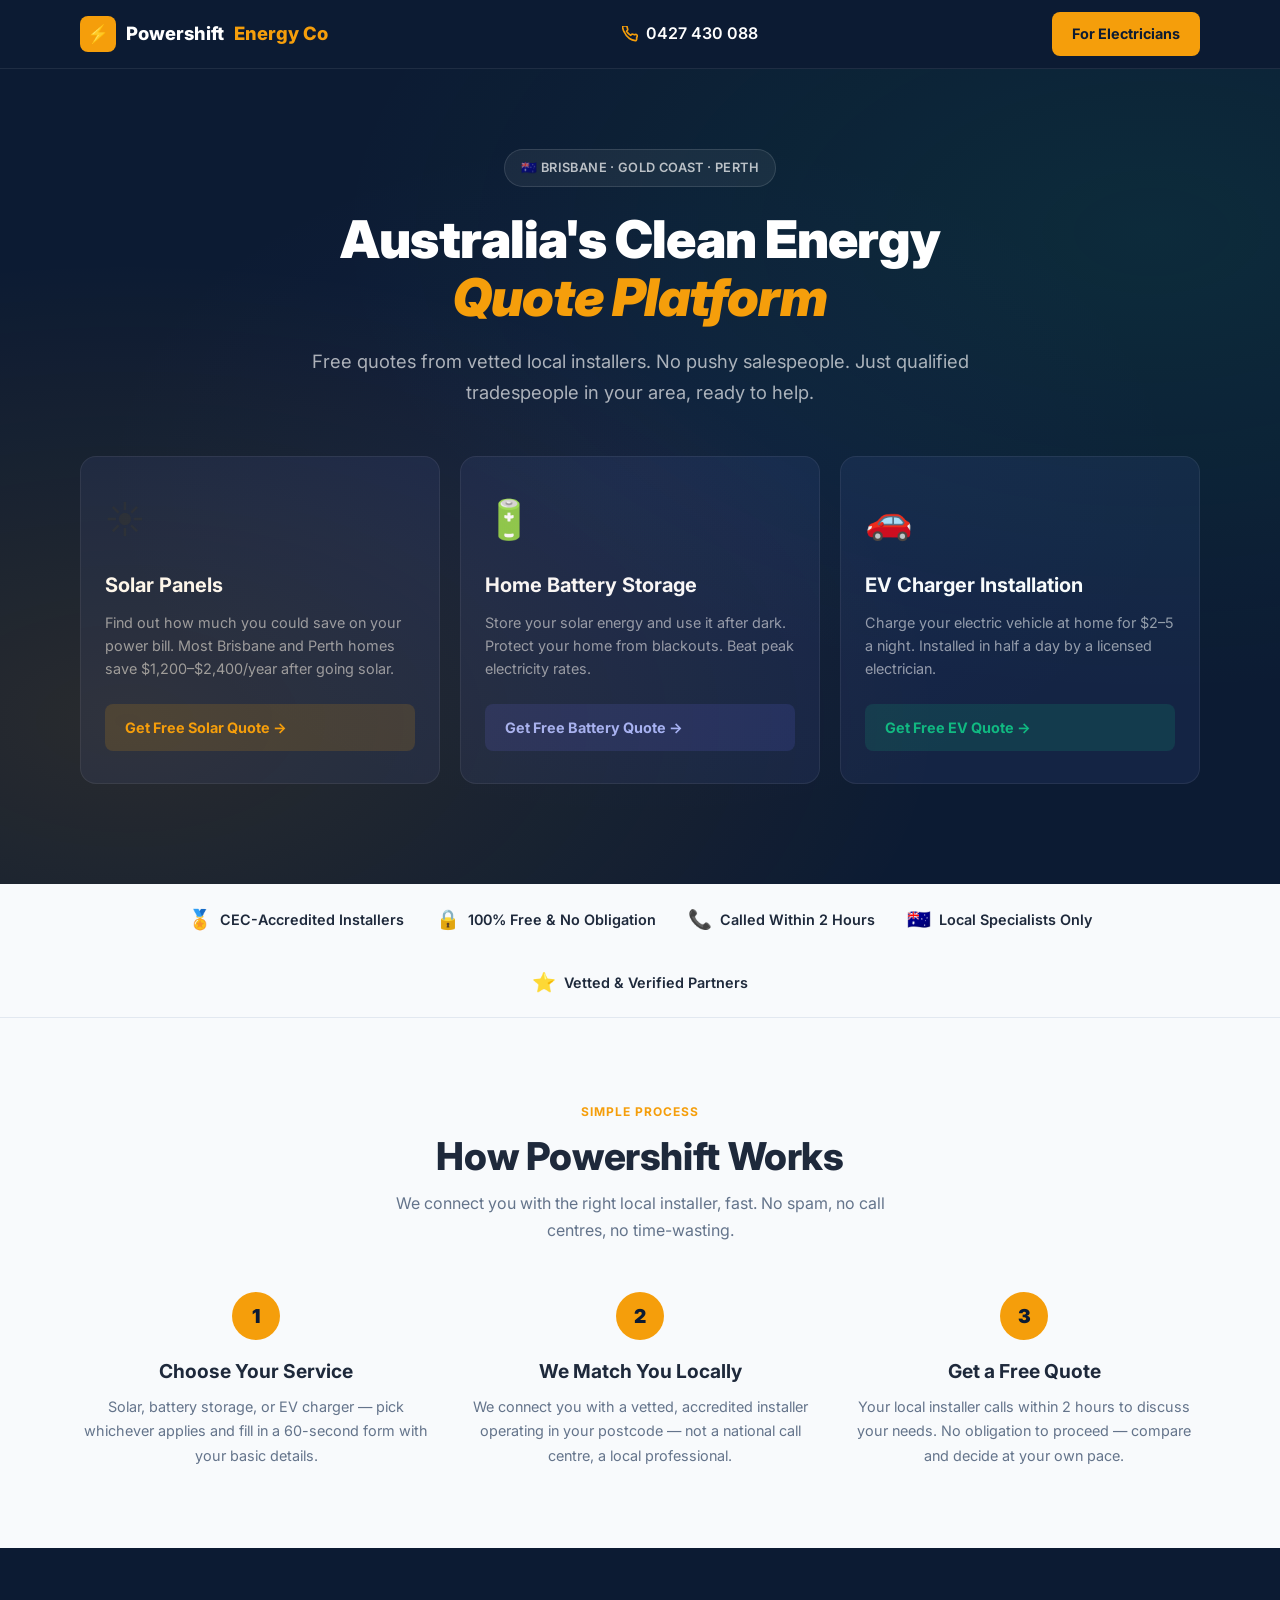
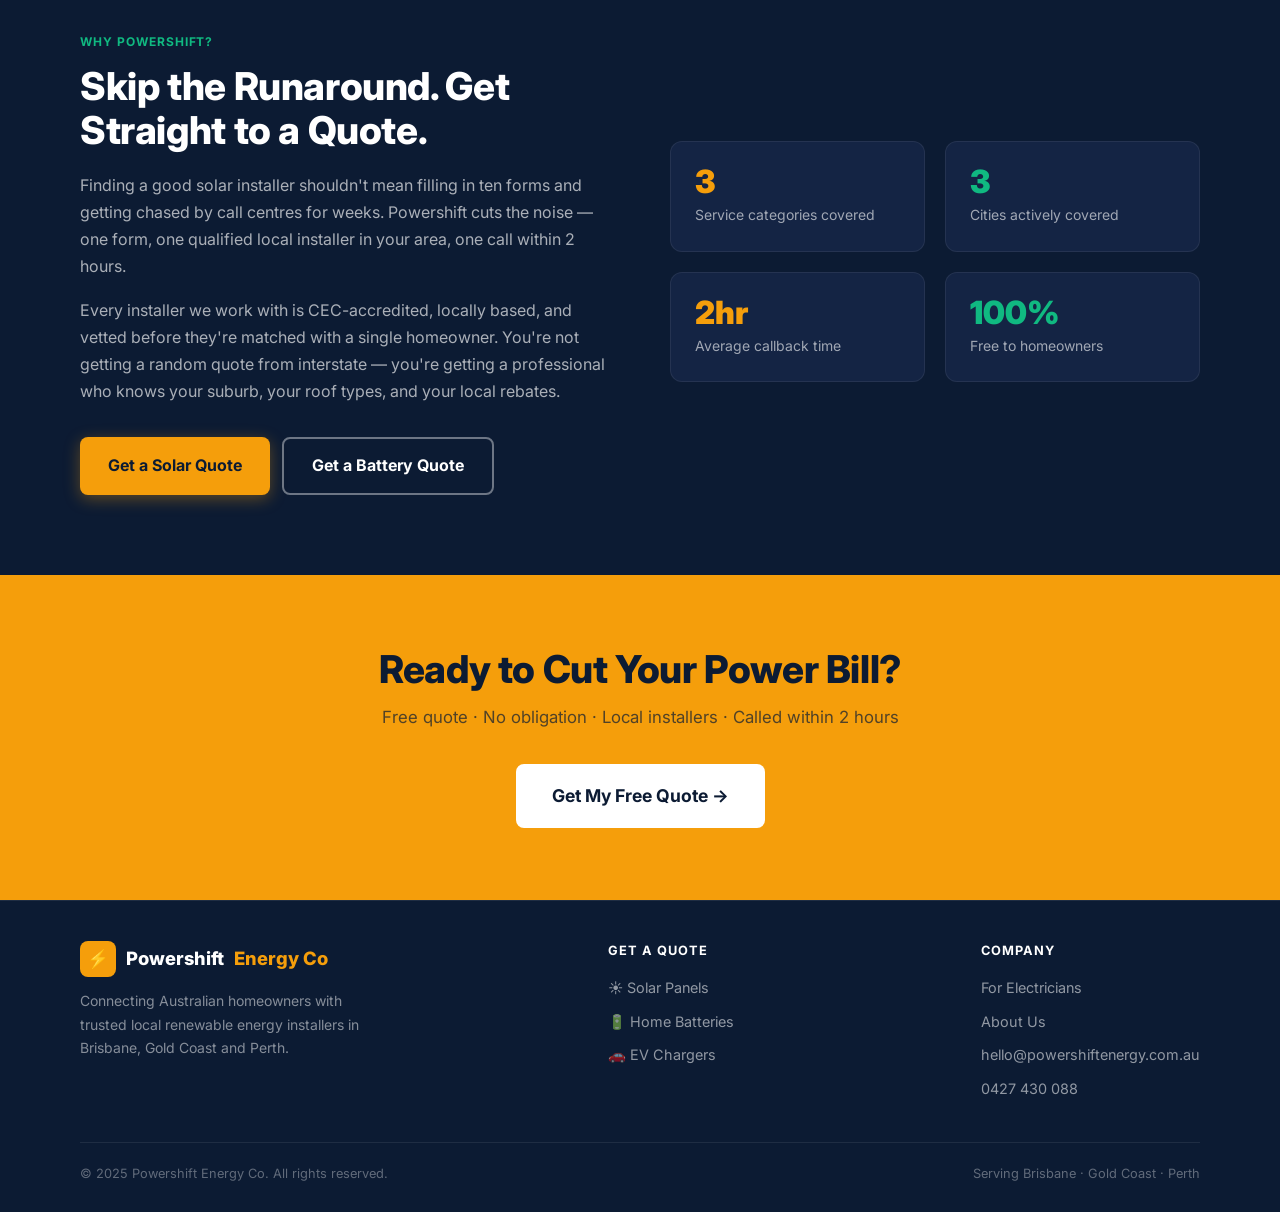
==== commit 40129e38: "Fresh site with new homepage" ====
--- a/index.html
+++ b/index.html
@@ -50,7 +50,6 @@
       text-transform: uppercase;
     }
 
-    /* Service cards for hub */
     .hub-services {
       display: grid;
       grid-template-columns: repeat(3, 1fr);
@@ -114,9 +113,38 @@
     .how-item h3 { margin-bottom: 8px; }
     .how-item p  { color: var(--text-muted); font-size: 0.9rem; }
 
+    .why-grid {
+      display: grid;
+      grid-template-columns: 1fr 1fr;
+      gap: 60px;
+      align-items: center;
+    }
+
+    .stat-grid {
+      display: grid;
+      grid-template-columns: 1fr 1fr;
+      gap: 20px;
+    }
+    .stat-box {
+      background: var(--navy-mid);
+      border-radius: 12px;
+      padding: 24px;
+      border: 1.5px solid rgba(255,255,255,0.07);
+    }
+    .stat-num {
+      font-size: 2rem;
+      font-weight: 900;
+      margin-bottom: 6px;
+    }
+    .stat-label {
+      font-size: 0.875rem;
+      color: rgba(255,255,255,0.6);
+    }
+
     @media (max-width: 900px) {
       .hub-services { grid-template-columns: 1fr; }
       .how-grid     { grid-template-columns: 1fr; gap: 24px; }
+      .why-grid     { grid-template-columns: 1fr; }
     }
   </style>
 </head>
@@ -129,9 +157,9 @@
         <div class="logo-icon">⚡</div>
         Powershift <span>Energy Co</span>
       </a>
-      <a href="tel:1800000000" class="nav-phone">
+      <a href="tel:0427430088" class="nav-phone">
         <svg width="16" height="16" viewBox="0 0 24 24" fill="none" stroke="currentColor" stroke-width="2.5"><path d="M22 16.92v3a2 2 0 01-2.18 2 19.79 19.79 0 01-8.63-3.07A19.5 19.5 0 013.86 9.8 19.79 19.79 0 01.78 1.17 2 2 0 012.76 0h3a2 2 0 012 1.72c.127.96.361 1.903.7 2.81a2 2 0 01-.45 2.11L6.91 7.91a16 16 0 006.06 6.06l1.07-1.07a2 2 0 012.11-.45c.907.339 1.85.573 2.81.7A2 2 0 0122 16.92z"/></svg>
-        1800 000 000
+        0427 430 088
       </a>
       <a href="electricians.html" class="nav-cta">For Electricians</a>
     </div>
@@ -146,7 +174,7 @@
         <p>Free quotes from vetted local installers. No pushy salespeople. Just qualified tradespeople in your area, ready to help.</p>
       </div>
 
-      <div class="hub-services">
+      <div class="hub-services" id="services">
 
         <a href="solar.html" class="hub-card hub-card-solar">
           <div class="hub-card-emoji">☀️</div>
@@ -213,43 +241,52 @@
     </div>
   </section>
 
-  <!-- About -->
+  <!-- Why Powershift -->
   <section class="section section-dark">
     <div class="container">
-      <div style="display:grid;grid-template-columns:1fr 1fr;gap:60px;align-items:center;">
+      <div class="why-grid">
         <div>
-          <span class="section-tag">About Us</span>
-          <h2 class="text-white" style="margin-bottom:20px;">We're Not Installers. We're the Bridge.</h2>
+          <span class="section-tag" style="color:var(--green);border-color:rgba(16,185,129,0.3);">Why Powershift?</span>
+          <h2 class="text-white" style="margin-bottom:20px;">Skip the Runaround. Get Straight to a Quote.</h2>
           <p style="color:rgba(255,255,255,0.65);margin-bottom:16px;">
-            Powershift Energy Co connects Australian homeowners with the right local installer — fast. We don't sell panels, batteries or chargers. We don't install anything.
+            Finding a good solar installer shouldn't mean filling in ten forms and getting chased by call centres for weeks. Powershift cuts the noise — one form, one qualified local installer in your area, one call within 2 hours.
           </p>
           <p style="color:rgba(255,255,255,0.65);margin-bottom:32px;">
-            We vet the best CEC-accredited electricians in Brisbane, Gold Coast and Perth, then match them to homeowners who need help. You get a free quote from someone who actually knows your area. Everyone wins.
+            Every installer we work with is CEC-accredited, locally based, and vetted before they're matched with a single homeowner. You're not getting a random quote from interstate — you're getting a professional who knows your suburb, your roof types, and your local rebates.
           </p>
           <div style="display:flex;gap:12px;flex-wrap:wrap;">
-            <a href="solar.html"      class="btn btn-amber">Get a Solar Quote</a>
-            <a href="electricians.html" class="btn btn-outline">For Electricians</a>
-          </div>
-        </div>
-        <div style="display:grid;grid-template-columns:1fr 1fr;gap:20px;">
-          <div style="background:var(--navy-mid);border-radius:12px;padding:24px;border:1.5px solid rgba(255,255,255,0.07);">
-            <div style="font-size:2rem;font-weight:900;color:var(--amber);margin-bottom:6px;">3</div>
-            <div style="color:rgba(255,255,255,0.6);font-size:0.875rem;">Service categories covered</div>
-          </div>
-          <div style="background:var(--navy-mid);border-radius:12px;padding:24px;border:1.5px solid rgba(255,255,255,0.07);">
-            <div style="font-size:2rem;font-weight:900;color:var(--green);margin-bottom:6px;">3</div>
-            <div style="color:rgba(255,255,255,0.6);font-size:0.875rem;">Cities actively covered</div>
-          </div>
-          <div style="background:var(--navy-mid);border-radius:12px;padding:24px;border:1.5px solid rgba(255,255,255,0.07);">
-            <div style="font-size:2rem;font-weight:900;color:var(--amber);margin-bottom:6px;">2hr</div>
-            <div style="color:rgba(255,255,255,0.6);font-size:0.875rem;">Average callback time</div>
-          </div>
-          <div style="background:var(--navy-mid);border-radius:12px;padding:24px;border:1.5px solid rgba(255,255,255,0.07);">
-            <div style="font-size:2rem;font-weight:900;color:var(--green);margin-bottom:6px;">100%</div>
-            <div style="color:rgba(255,255,255,0.6);font-size:0.875rem;">Free to homeowners</div>
-          </div>
-        </div>
-      </div>
+            <a href="solar.html" class="btn btn-amber">Get a Solar Quote</a>
+            <a href="battery.html" class="btn btn-outline">Get a Battery Quote</a>
+          </div>
+        </div>
+        <div class="stat-grid">
+          <div class="stat-box">
+            <div class="stat-num" style="color:var(--amber);">3</div>
+            <div class="stat-label">Service categories covered</div>
+          </div>
+          <div class="stat-box">
+            <div class="stat-num" style="color:var(--green);">3</div>
+            <div class="stat-label">Cities actively covered</div>
+          </div>
+          <div class="stat-box">
+            <div class="stat-num" style="color:var(--amber);">2hr</div>
+            <div class="stat-label">Average callback time</div>
+          </div>
+          <div class="stat-box">
+            <div class="stat-num" style="color:var(--green);">100%</div>
+            <div class="stat-label">Free to homeowners</div>
+          </div>
+        </div>
+      </div>
+    </div>
+  </section>
+
+  <!-- CTA Banner -->
+  <section class="cta-section">
+    <div class="container text-center">
+      <h2>Ready to Cut Your Power Bill?</h2>
+      <p>Free quote · No obligation · Local installers · Called within 2 hours</p>
+      <a href="#services" class="btn btn-white btn-lg">Get My Free Quote →</a>
     </div>
   </section>
 
@@ -277,7 +314,8 @@
           <ul>
             <li><a href="electricians.html">For Electricians</a></li>
             <li><a href="index.html">About Us</a></li>
-            <li><a href="tel:1800000000">1800 000 000</a></li>
+            <li><a href="mailto:hello@powershiftenergy.com.au">hello@powershiftenergy.com.au</a></li>
+            <li><a href="tel:0427430088">0427 430 088</a></li>
           </ul>
         </div>
       </div>
--- a/css/style.css
+++ b/css/style.css
@@ -1,460 +1,492 @@
-/* ============================================
-   Powershift Energy Co — Global Stylesheet
-   Mobile-first · Vanilla CSS · No frameworks
-   ============================================ */
-
-/* --- Custom Properties --- */
+/* ============================================================
+   POWERSHIFT ENERGY CO — Shared Stylesheet
+   ============================================================ */
+
+@import url('https://fonts.googleapis.com/css2?family=Inter:wght@400;500;600;700;800;900&display=swap');
+
 :root {
-  --navy: #0f172a;
-  --amber: #f59e0b;
-  --amber-hover: #d97706;
-  --green: #10b981;
-  --green-hover: #059669;
-  --indigo: #6366f1;
-  --indigo-hover: #4f46e5;
-  --bg-light: #f8fafc;
-  --text-body: #334155;
-  --text-muted: #64748b;
-  --white: #ffffff;
-  --border: #e2e8f0;
-  --radius: 8px;
-  --radius-lg: 12px;
-  --shadow-sm: 0 1px 2px rgba(15,23,42,0.06);
-  --shadow: 0 1px 3px rgba(15,23,42,0.1), 0 1px 2px rgba(15,23,42,0.06);
-  --shadow-lg: 0 4px 6px rgba(15,23,42,0.07), 0 10px 15px rgba(15,23,42,0.1);
-  --max-w: 1140px;
-  --font: 'DM Sans', system-ui, -apple-system, sans-serif;
-  /* Page accent — overridden per page */
-  --accent: var(--amber);
-  --accent-hover: var(--amber-hover);
-}
-
-/* --- Reset --- */
+  --navy:        #0C1B33;
+  --navy-mid:    #142444;
+  --navy-light:  #1E3460;
+  --amber:       #F59E0B;
+  --amber-light: #FCD34D;
+  --green:       #10B981;
+  --green-light: #34D399;
+  --indigo:      #6366F1;
+  --white:       #FFFFFF;
+  --off-white:   #F8FAFC;
+  --text:        #1E293B;
+  --text-muted:  #64748B;
+  --border:      #E2E8F0;
+  --radius:      12px;
+  --radius-sm:   8px;
+  --shadow:      0 4px 24px rgba(0,0,0,0.10);
+  --shadow-lg:   0 12px 48px rgba(0,0,0,0.18);
+}
+
+/* ── Reset ── */
 *, *::before, *::after { box-sizing: border-box; margin: 0; padding: 0; }
 html { scroll-behavior: smooth; }
 body {
-  font-family: var(--font);
-  font-size: 16px;
+  font-family: 'Inter', -apple-system, BlinkMacSystemFont, sans-serif;
+  color: var(--text);
+  background: var(--white);
   line-height: 1.6;
-  color: var(--text-body);
-  background: var(--white);
   -webkit-font-smoothing: antialiased;
 }
 img { max-width: 100%; display: block; }
-a { color: inherit; text-decoration: none; }
-ul, ol { list-style: none; }
-button, input, select, textarea {
-  font-family: inherit;
-  font-size: inherit;
-  border: none;
-  outline: none;
-}
-
-/* --- Utility --- */
-.container { width: 100%; max-width: var(--max-w); margin: 0 auto; padding: 0 20px; }
-.sr-only { position: absolute; width: 1px; height: 1px; padding: 0; margin: -1px; overflow: hidden; clip: rect(0,0,0,0); border: 0; }
-.text-muted { color: var(--text-muted); }
+a  { color: inherit; text-decoration: none; }
+ul { list-style: none; }
+
+/* ── Typography ── */
+h1 { font-size: clamp(2rem, 5vw, 3.25rem); font-weight: 900; line-height: 1.1; letter-spacing: -0.02em; }
+h2 { font-size: clamp(1.6rem, 3.5vw, 2.4rem); font-weight: 800; line-height: 1.15; letter-spacing: -0.01em; }
+h3 { font-size: 1.2rem; font-weight: 700; }
+p  { line-height: 1.7; }
+
+/* ── Utility ── */
+.container { max-width: 1160px; margin: 0 auto; padding: 0 20px; }
 .text-center { text-align: center; }
-
-/* --- Typography --- */
-h1, h2, h3, h4 { color: var(--navy); line-height: 1.2; font-weight: 700; }
-h1 { font-size: 1.875rem; }
-h2 { font-size: 1.5rem; margin-bottom: 0.5rem; }
-h3 { font-size: 1.125rem; }
-p + p { margin-top: 1rem; }
-
-@media (min-width: 768px) {
-  h1 { font-size: 2.5rem; }
-  h2 { font-size: 1.875rem; }
-  h3 { font-size: 1.25rem; }
-}
-
-/* --- Buttons --- */
+.text-white  { color: var(--white); }
+.sr-only { position: absolute; width: 1px; height: 1px; overflow: hidden; clip: rect(0,0,0,0); }
+
+/* ── Buttons ── */
 .btn {
   display: inline-flex;
   align-items: center;
   justify-content: center;
-  gap: 6px;
+  gap: 8px;
   padding: 14px 28px;
-  border-radius: var(--radius);
-  font-weight: 600;
+  border-radius: var(--radius-sm);
   font-size: 1rem;
+  font-weight: 700;
   cursor: pointer;
-  transition: background 0.2s, transform 0.1s;
   border: none;
-}
-.btn:active { transform: scale(0.98); }
-
-.btn-amber { background: var(--amber); color: var(--navy); }
-.btn-amber:hover { background: var(--amber-hover); }
-.btn-green { background: var(--green); color: var(--white); }
-.btn-green:hover { background: var(--green-hover); }
-.btn-indigo { background: var(--indigo); color: var(--white); }
-.btn-indigo:hover { background: var(--indigo-hover); }
-.btn-white { background: var(--white); color: var(--navy); }
-.btn-white:hover { background: var(--bg-light); }
+  transition: transform 0.15s, box-shadow 0.15s, opacity 0.15s;
+  text-decoration: none;
+  white-space: nowrap;
+}
+.btn:hover  { transform: translateY(-1px); }
+.btn:active { transform: translateY(0); }
+
+.btn-amber {
+  background: var(--amber);
+  color: var(--navy);
+  box-shadow: 0 4px 16px rgba(245,158,11,0.35);
+}
+.btn-amber:hover { background: var(--amber-light); box-shadow: 0 6px 24px rgba(245,158,11,0.45); }
+
+.btn-green {
+  background: var(--green);
+  color: var(--white);
+  box-shadow: 0 4px 16px rgba(16,185,129,0.35);
+}
+.btn-green:hover { background: var(--green-light); }
+
+.btn-white {
+  background: var(--white);
+  color: var(--navy);
+}
+.btn-white:hover { background: var(--off-white); }
+
 .btn-outline {
   background: transparent;
   color: var(--white);
-  border: 2px solid rgba(255,255,255,0.3);
-}
-.btn-outline:hover { border-color: var(--white); background: rgba(255,255,255,0.1); }
-
-/* --- Header / Nav --- */
-.site-header {
-  background: var(--navy);
-  padding: 0;
+  border: 2px solid rgba(255,255,255,0.4);
+}
+.btn-outline:hover { border-color: var(--white); background: rgba(255,255,255,0.08); }
+
+.btn-lg { padding: 18px 36px; font-size: 1.1rem; }
+.btn-full { width: 100%; }
+
+/* ── Nav ── */
+.site-nav {
   position: sticky;
   top: 0;
   z-index: 100;
+  background: var(--navy);
+  border-bottom: 1px solid rgba(255,255,255,0.08);
 }
 .nav-inner {
   display: flex;
   align-items: center;
   justify-content: space-between;
-  padding: 14px 20px;
-  max-width: var(--max-w);
-  margin: 0 auto;
-}
-.logo {
-  font-size: 1.125rem;
+  height: 68px;
+}
+.nav-logo {
+  display: flex;
+  align-items: center;
+  gap: 10px;
+  font-weight: 800;
+  font-size: 1.15rem;
+  color: var(--white);
+}
+.nav-logo span { color: var(--amber); }
+.logo-icon {
+  width: 36px;
+  height: 36px;
+  background: var(--amber);
+  border-radius: 8px;
+  display: flex;
+  align-items: center;
+  justify-content: center;
+  font-size: 1.1rem;
+}
+.nav-phone {
+  display: flex;
+  align-items: center;
+  gap: 8px;
+  color: var(--white);
+  font-weight: 600;
+  font-size: 1rem;
+}
+.nav-phone svg { color: var(--amber); }
+.nav-cta {
+  background: var(--amber);
+  color: var(--navy);
+  padding: 10px 20px;
+  border-radius: var(--radius-sm);
   font-weight: 700;
-  color: var(--white);
-  display: flex;
-  align-items: center;
-  gap: 8px;
-}
-.logo span { color: var(--amber); }
-
-/* Mobile menu toggle */
-.nav-toggle {
-  background: none;
-  border: none;
-  cursor: pointer;
-  display: flex;
-  flex-direction: column;
-  gap: 5px;
-  padding: 4px;
-}
-.nav-toggle i {
-  display: block;
-  width: 22px;
-  height: 2px;
-  background: var(--white);
-  border-radius: 2px;
-  transition: transform 0.2s, opacity 0.2s;
-}
-.nav-toggle.active i:nth-child(1) { transform: translateY(7px) rotate(45deg); }
-.nav-toggle.active i:nth-child(2) { opacity: 0; }
-.nav-toggle.active i:nth-child(3) { transform: translateY(-7px) rotate(-45deg); }
-
-.nav-links {
-  display: none;
-  position: absolute;
-  top: 100%;
-  left: 0;
-  right: 0;
-  background: var(--navy);
-  padding: 0 20px 20px;
-  border-top: 1px solid rgba(255,255,255,0.1);
-}
-.nav-links.open { display: block; }
-.nav-links a {
-  display: block;
-  padding: 12px 0;
-  color: rgba(255,255,255,0.8);
-  font-size: 0.9375rem;
-  font-weight: 500;
-  border-bottom: 1px solid rgba(255,255,255,0.06);
-  transition: color 0.2s;
-}
-.nav-links a:hover, .nav-links a.active { color: var(--white); }
-.nav-phone {
-  display: flex;
-  align-items: center;
-  gap: 6px;
-  color: var(--amber);
-  font-weight: 600;
-  font-size: 0.9375rem;
-  margin-top: 12px;
-}
-
-@media (min-width: 768px) {
-  .nav-toggle { display: none; }
-  .nav-links {
-    display: flex !important;
-    position: static;
-    padding: 0;
-    border: none;
-    align-items: center;
-    gap: 28px;
-    background: none;
-  }
-  .nav-links a {
-    display: inline;
-    padding: 0;
-    border: none;
-  }
-  .nav-phone { margin-top: 0; }
-}
-
-/* --- Hero --- */
+  font-size: 0.9rem;
+  transition: background 0.15s;
+}
+.nav-cta:hover { background: var(--amber-light); }
+
+/* ── Hero ── */
 .hero {
   background: var(--navy);
-  padding: 48px 0 56px;
-  color: var(--white);
-}
+  padding: 60px 0 80px;
+  position: relative;
+  overflow: hidden;
+}
+.hero::before {
+  content: '';
+  position: absolute;
+  inset: 0;
+  opacity: 0.5;
+  pointer-events: none;
+}
+.hero-solar::before {
+  background: radial-gradient(ellipse at 80% 40%, rgba(245,158,11,0.25) 0%, transparent 60%);
+}
+.hero-battery::before {
+  background: radial-gradient(ellipse at 80% 40%, rgba(99,102,241,0.3) 0%, transparent 60%);
+}
+.hero-ev::before {
+  background: radial-gradient(ellipse at 80% 40%, rgba(16,185,129,0.3) 0%, transparent 60%);
+}
+.hero-b2b::before {
+  background: radial-gradient(ellipse at 20% 50%, rgba(245,158,11,0.2) 0%, transparent 55%),
+              radial-gradient(ellipse at 80% 50%, rgba(16,185,129,0.15) 0%, transparent 55%);
+}
+
 .hero-grid {
   display: grid;
-  gap: 40px;
-}
-.hero .badge {
-  display: inline-block;
-  background: rgba(255,255,255,0.1);
-  padding: 6px 14px;
-  border-radius: 20px;
+  grid-template-columns: 1fr 420px;
+  gap: 48px;
+  align-items: start;
+  position: relative;
+  z-index: 1;
+}
+
+.hero-badge {
+  display: inline-flex;
+  align-items: center;
+  gap: 6px;
+  background: rgba(245,158,11,0.15);
+  border: 1px solid rgba(245,158,11,0.3);
+  color: var(--amber);
+  font-size: 0.8rem;
+  font-weight: 600;
+  padding: 6px 12px;
+  border-radius: 100px;
+  margin-bottom: 20px;
+  letter-spacing: 0.03em;
+  text-transform: uppercase;
+}
+.hero-badge.green-badge {
+  background: rgba(16,185,129,0.15);
+  border-color: rgba(16,185,129,0.3);
+  color: var(--green);
+}
+.hero-badge.indigo-badge {
+  background: rgba(99,102,241,0.15);
+  border-color: rgba(99,102,241,0.3);
+  color: #a5b4fc;
+}
+
+.hero h1 { color: var(--white); margin-bottom: 20px; }
+.hero h1 em { font-style: normal; color: var(--amber); }
+.hero h1 em.green { color: var(--green); }
+.hero h1 em.indigo { color: #a5b4fc; }
+
+.hero-sub {
+  color: rgba(255,255,255,0.7);
+  font-size: 1.1rem;
+  margin-bottom: 28px;
+  max-width: 520px;
+}
+
+.hero-trust {
+  display: flex;
+  flex-wrap: wrap;
+  gap: 16px;
+  margin-bottom: 0;
+}
+.trust-item {
+  display: flex;
+  align-items: center;
+  gap: 6px;
+  color: rgba(255,255,255,0.75);
   font-size: 0.875rem;
   font-weight: 500;
-  margin-bottom: 16px;
-}
-.hero h1 { color: var(--white); margin-bottom: 16px; }
-.hero p { color: rgba(255,255,255,0.75); font-size: 1.0625rem; max-width: 520px; }
-.hero-trust {
-  display: flex;
-  flex-wrap: wrap;
-  gap: 12px;
-  margin-top: 24px;
-}
-.hero-trust li {
-  display: flex;
-  align-items: center;
-  gap: 6px;
-  font-size: 0.8125rem;
-  color: rgba(255,255,255,0.7);
-  background: rgba(255,255,255,0.06);
-  padding: 6px 12px;
-  border-radius: 6px;
-}
-.hero-cta {
-  display: flex;
-  flex-wrap: wrap;
-  gap: 12px;
-  margin-top: 28px;
-}
-
-@media (min-width: 768px) {
-  .hero { padding: 64px 0 72px; }
-  .hero-grid { grid-template-columns: 1fr 1fr; align-items: center; }
-}
-
-/* --- Form Card (in hero) --- */
+}
+.trust-item svg { color: var(--green); flex-shrink: 0; }
+
+/* ── Lead Form Card ── */
 .form-card {
   background: var(--white);
-  border-radius: var(--radius-lg);
-  padding: 28px 24px;
+  border-radius: 16px;
+  padding: 32px;
   box-shadow: var(--shadow-lg);
 }
-.form-card h2 { font-size: 1.25rem; color: var(--navy); margin-bottom: 4px; }
-.form-card .form-sub { color: var(--text-muted); font-size: 0.875rem; margin-bottom: 20px; }
-
-.form-group { margin-bottom: 14px; }
+.form-card h3 {
+  font-size: 1.25rem;
+  color: var(--navy);
+  margin-bottom: 6px;
+}
+.form-card .form-sub {
+  font-size: 0.875rem;
+  color: var(--text-muted);
+  margin-bottom: 24px;
+}
+
+.form-group {
+  margin-bottom: 14px;
+}
 .form-group label {
   display: block;
-  font-size: 0.8125rem;
+  font-size: 0.8rem;
   font-weight: 600;
-  color: var(--navy);
-  margin-bottom: 4px;
+  color: var(--text);
+  margin-bottom: 6px;
+  text-transform: uppercase;
+  letter-spacing: 0.03em;
 }
 .form-group input,
-.form-group select,
-.form-group textarea {
+.form-group select {
   width: 100%;
-  padding: 10px 12px;
+  padding: 12px 14px;
   border: 1.5px solid var(--border);
-  border-radius: var(--radius);
+  border-radius: var(--radius-sm);
+  font-size: 1rem;
+  font-family: inherit;
+  color: var(--text);
   background: var(--white);
-  color: var(--text-body);
-  transition: border-color 0.2s;
+  transition: border-color 0.15s, box-shadow 0.15s;
+  -webkit-appearance: none;
+  appearance: none;
 }
 .form-group input:focus,
-.form-group select:focus,
-.form-group textarea:focus {
-  border-color: var(--accent);
-}
-.form-group input.error,
-.form-group select.error {
-  border-color: #ef4444;
-}
-.form-error-msg {
-  color: #ef4444;
-  font-size: 0.75rem;
-  margin-top: 2px;
-  display: none;
-}
-.form-group.has-error .form-error-msg { display: block; }
-
-.form-submit {
+.form-group select:focus {
+  outline: none;
+  border-color: var(--amber);
+  box-shadow: 0 0 0 3px rgba(245,158,11,0.15);
+}
+.form-group.focus-green input:focus,
+.form-group.focus-green select:focus {
+  border-color: var(--green);
+  box-shadow: 0 0 0 3px rgba(16,185,129,0.15);
+}
+.form-group.focus-indigo input:focus,
+.form-group.focus-indigo select:focus {
+  border-color: var(--indigo);
+  box-shadow: 0 0 0 3px rgba(99,102,241,0.15);
+}
+.form-group.form-row {
+  display: grid;
+  grid-template-columns: 1fr 1fr;
+  gap: 12px;
+}
+.form-group.form-row .form-field { display: flex; flex-direction: column; }
+.form-group.form-row .form-field label { font-size: 0.8rem; font-weight: 600; color: var(--text); margin-bottom: 6px; text-transform: uppercase; letter-spacing: 0.03em; }
+
+.submit-btn {
   width: 100%;
-  padding: 14px;
-  border-radius: var(--radius);
+  padding: 16px;
+  border: none;
+  border-radius: var(--radius-sm);
+  font-size: 1.05rem;
   font-weight: 700;
-  font-size: 1rem;
+  font-family: inherit;
   cursor: pointer;
-  border: none;
-  margin-top: 4px;
-  transition: background 0.2s, transform 0.1s;
-}
-.form-submit:active { transform: scale(0.98); }
-.form-submit.amber { background: var(--amber); color: var(--navy); }
-.form-submit.amber:hover { background: var(--amber-hover); }
-.form-submit.green { background: var(--green); color: var(--white); }
-.form-submit.green:hover { background: var(--green-hover); }
-.form-submit.indigo { background: var(--indigo); color: var(--white); }
-.form-submit.indigo:hover { background: var(--indigo-hover); }
-
-.form-note {
+  margin-top: 6px;
+  transition: transform 0.15s, box-shadow 0.15s, opacity 0.15s;
+  display: flex;
+  align-items: center;
+  justify-content: center;
+  gap: 8px;
+}
+.submit-btn:hover  { transform: translateY(-1px); }
+.submit-btn:active { transform: translateY(0); }
+.submit-btn:disabled { opacity: 0.7; cursor: not-allowed; transform: none; }
+
+.btn-submit-amber { background: var(--amber); color: var(--navy); box-shadow: 0 4px 16px rgba(245,158,11,0.35); }
+.btn-submit-green { background: var(--green); color: var(--white); box-shadow: 0 4px 16px rgba(16,185,129,0.35); }
+.btn-submit-indigo { background: var(--indigo); color: var(--white); box-shadow: 0 4px 16px rgba(99,102,241,0.35); }
+
+.form-privacy {
   text-align: center;
   font-size: 0.75rem;
   color: var(--text-muted);
-  margin-top: 10px;
-}
-
-.form-success {
+  margin-top: 12px;
+}
+.form-privacy svg { vertical-align: middle; margin-right: 4px; }
+
+/* ── Success State ── */
+.success-state {
   text-align: center;
-  padding: 32px 16px;
-}
-.form-success .icon { font-size: 2.5rem; margin-bottom: 12px; }
-.form-success h3 { margin-bottom: 8px; }
-.form-success p { color: var(--text-muted); font-size: 0.9375rem; }
-
-/* --- Sections --- */
-section { padding: 56px 0; }
-section.alt { background: var(--bg-light); }
-
-.section-header {
-  text-align: center;
-  max-width: 600px;
-  margin: 0 auto 40px;
-}
-.section-header p { color: var(--text-muted); margin-top: 8px; }
-
-@media (min-width: 768px) {
-  section { padding: 72px 0; }
-}
-
-/* --- Cards Grid --- */
+  padding: 20px 0;
+}
+.success-icon {
+  width: 64px;
+  height: 64px;
+  background: var(--green);
+  border-radius: 50%;
+  display: flex;
+  align-items: center;
+  justify-content: center;
+  margin: 0 auto 20px;
+  font-size: 1.8rem;
+  color: white;
+}
+.success-state h3 { font-size: 1.4rem; margin-bottom: 10px; color: var(--navy); }
+.success-state p  { color: var(--text-muted); margin-bottom: 8px; }
+.success-sub { font-size: 0.875rem; }
+
+/* ── Trust Bar ── */
+.trust-bar {
+  background: var(--off-white);
+  border-bottom: 1px solid var(--border);
+  padding: 20px 0;
+}
+.trust-bar-inner {
+  display: flex;
+  flex-wrap: wrap;
+  align-items: center;
+  justify-content: center;
+  gap: 32px;
+}
+.trust-bar-item {
+  display: flex;
+  align-items: center;
+  gap: 8px;
+  font-size: 0.9rem;
+  font-weight: 600;
+  color: var(--text);
+}
+.trust-bar-item .icon { font-size: 1.2rem; }
+
+/* ── Sections ── */
+.section { padding: 80px 0; }
+.section-sm { padding: 60px 0; }
+.section-dark { background: var(--navy); color: var(--white); }
+.section-off  { background: var(--off-white); }
+
+.section-tag {
+  display: inline-block;
+  font-size: 0.75rem;
+  font-weight: 700;
+  text-transform: uppercase;
+  letter-spacing: 0.08em;
+  color: var(--amber);
+  margin-bottom: 12px;
+}
+.section-tag.green { color: var(--green); }
+.section-tag.indigo { color: #a5b4fc; }
+
+/* ── Cards ── */
 .cards-grid {
   display: grid;
-  gap: 20px;
-}
-.cards-grid.cols-2 { grid-template-columns: 1fr; }
-.cards-grid.cols-3 { grid-template-columns: 1fr; }
-
-@media (min-width: 640px) {
-  .cards-grid.cols-2 { grid-template-columns: repeat(2, 1fr); }
-  .cards-grid.cols-3 { grid-template-columns: repeat(2, 1fr); }
-}
-@media (min-width: 900px) {
-  .cards-grid.cols-3 { grid-template-columns: repeat(3, 1fr); }
-}
-
-/* --- Service Card (homepage) --- */
-.service-card {
+  grid-template-columns: repeat(3, 1fr);
+  gap: 24px;
+  margin-top: 48px;
+}
+.card {
   background: var(--white);
+  border-radius: var(--radius);
+  padding: 28px;
   border: 1.5px solid var(--border);
-  border-radius: var(--radius-lg);
-  padding: 28px 24px;
-  transition: box-shadow 0.2s, border-color 0.2s;
-  display: flex;
-  flex-direction: column;
-}
-.service-card:hover {
-  box-shadow: var(--shadow-lg);
-  border-color: transparent;
-}
-.service-card .icon { font-size: 2rem; margin-bottom: 12px; }
-.service-card h3 { margin-bottom: 6px; }
-.service-card p { color: var(--text-muted); font-size: 0.9375rem; flex: 1; }
-.service-card .card-link {
-  display: inline-flex;
-  align-items: center;
-  gap: 4px;
-  margin-top: 16px;
-  font-weight: 600;
-  font-size: 0.9375rem;
-  color: var(--accent);
-  transition: gap 0.2s;
-}
-.service-card:hover .card-link { gap: 8px; }
-
-/* --- Benefit Card --- */
-.benefit-card {
-  background: var(--white);
-  border: 1.5px solid var(--border);
-  border-radius: var(--radius-lg);
-  padding: 24px 20px;
-  transition: box-shadow 0.2s;
-}
-.benefit-card:hover { box-shadow: var(--shadow); }
-.benefit-card .icon { font-size: 1.5rem; margin-bottom: 10px; }
-.benefit-card h3 { font-size: 1rem; margin-bottom: 4px; }
-.benefit-card p { color: var(--text-muted); font-size: 0.875rem; }
-
-/* --- Steps --- */
-.steps {
+  transition: box-shadow 0.2s, transform 0.2s;
+}
+.card:hover { box-shadow: var(--shadow); transform: translateY(-2px); }
+.card-icon {
+  width: 52px;
+  height: 52px;
+  border-radius: 12px;
+  display: flex;
+  align-items: center;
+  justify-content: center;
+  font-size: 1.5rem;
+  margin-bottom: 18px;
+}
+.icon-amber  { background: rgba(245,158,11,0.1); }
+.icon-green  { background: rgba(16,185,129,0.1); }
+.icon-indigo { background: rgba(99,102,241,0.1); }
+.icon-blue   { background: rgba(59,130,246,0.1); }
+.card h3 { margin-bottom: 10px; }
+.card p  { color: var(--text-muted); font-size: 0.95rem; }
+
+/* Dark cards */
+.card-dark {
+  background: var(--navy-mid);
+  border-color: rgba(255,255,255,0.08);
+}
+.card-dark h3 { color: var(--white); }
+.card-dark p  { color: rgba(255,255,255,0.6); }
+
+/* ── How It Works ── */
+.steps-grid {
   display: grid;
-  gap: 24px;
-  counter-reset: step;
-}
-.step {
-  text-align: center;
-  counter-increment: step;
-}
+  grid-template-columns: repeat(3, 1fr);
+  gap: 32px;
+  margin-top: 48px;
+  position: relative;
+}
+.steps-grid::before {
+  content: '';
+  position: absolute;
+  top: 28px;
+  left: calc(16.66% + 28px);
+  right: calc(16.66% + 28px);
+  height: 2px;
+  background: linear-gradient(90deg, var(--amber), var(--amber));
+  opacity: 0.3;
+}
+.step { text-align: center; }
 .step-num {
-  display: inline-flex;
+  width: 56px;
+  height: 56px;
+  border-radius: 50%;
+  border: 2px solid var(--amber);
+  display: flex;
   align-items: center;
   justify-content: center;
-  width: 48px;
-  height: 48px;
-  border-radius: 50%;
-  background: var(--accent);
-  color: var(--navy);
-  font-weight: 700;
-  font-size: 1.25rem;
-  margin-bottom: 12px;
-}
-.step-num.white-bg { background: rgba(255,255,255,0.15); color: var(--white); }
-.step h3 { margin-bottom: 4px; }
-.step p { color: var(--text-muted); font-size: 0.9375rem; max-width: 280px; margin: 0 auto; }
-
-@media (min-width: 640px) {
-  .steps { grid-template-columns: repeat(3, 1fr); }
-  .steps.cols-4 { grid-template-columns: repeat(2, 1fr); }
-}
-@media (min-width: 900px) {
-  .steps.cols-4 { grid-template-columns: repeat(4, 1fr); }
-}
-
-/* --- Trust Bar --- */
-.trust-bar {
-  display: flex;
-  flex-wrap: wrap;
-  justify-content: center;
-  gap: 16px 24px;
-  padding: 32px 0;
-}
-.trust-item {
-  display: flex;
-  align-items: center;
-  gap: 8px;
-  font-size: 0.875rem;
-  font-weight: 500;
-  color: var(--navy);
-}
-.trust-item .icon { font-size: 1.25rem; }
-
-/* --- FAQ Accordion --- */
-.faq-list { max-width: 720px; margin: 0 auto; }
+  font-size: 1.3rem;
+  font-weight: 900;
+  color: var(--amber);
+  margin: 0 auto 20px;
+  background: var(--navy);
+  position: relative;
+  z-index: 1;
+}
+.step-num.green  { border-color: var(--green); color: var(--green); }
+.step-num.indigo { border-color: var(--indigo); color: var(--indigo); }
+.step h3 { color: var(--white); margin-bottom: 10px; }
+.step p  { color: rgba(255,255,255,0.6); font-size: 0.9rem; }
+
+/* ── FAQ ── */
+.faq-list { margin-top: 40px; max-width: 720px; margin-left: auto; margin-right: auto; }
 .faq-item {
   border-bottom: 1px solid var(--border);
 }
@@ -463,182 +495,211 @@
   width: 100%;
   background: none;
   border: none;
-  padding: 18px 0;
+  padding: 20px 0;
   display: flex;
   align-items: center;
   justify-content: space-between;
   gap: 16px;
+  font-size: 1rem;
+  font-weight: 600;
+  color: var(--text);
   cursor: pointer;
   text-align: left;
-  font-weight: 600;
-  font-size: 1rem;
-  color: var(--navy);
-}
-.faq-question::after {
-  content: '+';
-  font-size: 1.25rem;
-  font-weight: 400;
+  font-family: inherit;
+}
+.faq-question svg {
+  flex-shrink: 0;
+  transition: transform 0.25s;
   color: var(--text-muted);
-  transition: transform 0.2s;
-  flex-shrink: 0;
-}
-.faq-item.open .faq-question::after {
-  content: '−';
-}
+}
+.faq-item.open .faq-question svg { transform: rotate(180deg); }
 .faq-answer {
   max-height: 0;
   overflow: hidden;
-  transition: max-height 0.3s ease, padding 0.3s ease;
+  transition: max-height 0.3s ease, padding 0.3s;
 }
 .faq-answer-inner {
-  padding: 0 0 18px;
+  padding-bottom: 20px;
   color: var(--text-muted);
-  font-size: 0.9375rem;
-  line-height: 1.6;
-}
-
-/* --- CTA Banner --- */
-.cta-banner {
+  font-size: 0.95rem;
+  line-height: 1.7;
+}
+.faq-item.open .faq-answer { max-height: 300px; }
+
+/* ── CTA Section ── */
+.cta-section {
+  background: var(--amber);
+  padding: 72px 0;
+  text-align: center;
+}
+.cta-section.green-cta { background: var(--green); }
+.cta-section.indigo-cta { background: var(--indigo); }
+.cta-section h2 { color: var(--navy); margin-bottom: 12px; }
+.cta-section.green-cta h2,
+.cta-section.indigo-cta h2 { color: var(--white); }
+.cta-section p { color: rgba(12,27,51,0.7); margin-bottom: 32px; font-size: 1.05rem; }
+.cta-section.green-cta p,
+.cta-section.indigo-cta p { color: rgba(255,255,255,0.8); }
+
+/* ── Stat Strip ── */
+.stat-strip { display: flex; flex-wrap: wrap; gap: 40px; margin-top: 48px; }
+.stat-item { }
+.stat-num {
+  font-size: 2.5rem;
+  font-weight: 900;
+  color: var(--amber);
+  line-height: 1;
+  margin-bottom: 4px;
+}
+.stat-num.green  { color: var(--green); }
+.stat-num.indigo { color: #a5b4fc; }
+.stat-label { font-size: 0.875rem; color: rgba(255,255,255,0.6); }
+
+/* ── Footer ── */
+.site-footer {
   background: var(--navy);
-  padding: 56px 0;
-  text-align: center;
+  border-top: 1px solid rgba(255,255,255,0.08);
+  padding: 40px 0 28px;
+}
+.footer-inner {
+  display: flex;
+  flex-wrap: wrap;
+  align-items: flex-start;
+  justify-content: space-between;
+  gap: 32px;
+  margin-bottom: 32px;
+}
+.footer-brand p {
+  color: rgba(255,255,255,0.5);
+  font-size: 0.875rem;
+  max-width: 280px;
+  margin-top: 12px;
+}
+.footer-links h4 {
   color: var(--white);
-}
-.cta-banner h2 { color: var(--white); margin-bottom: 12px; }
-.cta-banner p { color: rgba(255,255,255,0.7); max-width: 480px; margin: 0 auto 24px; }
-
-/* --- Stats Strip --- */
-.stats-strip {
+  font-size: 0.8rem;
+  text-transform: uppercase;
+  letter-spacing: 0.08em;
+  margin-bottom: 14px;
+}
+.footer-links ul li { margin-bottom: 8px; }
+.footer-links ul li a {
+  color: rgba(255,255,255,0.55);
+  font-size: 0.9rem;
+  transition: color 0.15s;
+}
+.footer-links ul li a:hover { color: var(--amber); }
+.footer-bottom {
+  border-top: 1px solid rgba(255,255,255,0.08);
+  padding-top: 20px;
+  display: flex;
+  flex-wrap: wrap;
+  align-items: center;
+  justify-content: space-between;
+  gap: 12px;
+}
+.footer-bottom p { color: rgba(255,255,255,0.35); font-size: 0.8rem; }
+.footer-areas { color: rgba(255,255,255,0.35); font-size: 0.8rem; }
+
+/* ── B2B specific ── */
+.process-grid {
   display: grid;
-  grid-template-columns: repeat(2, 1fr);
-  gap: 16px;
-  padding: 32px 0;
-}
-.stat-item { text-align: center; }
-.stat-item .num {
-  font-size: 1.5rem;
+  grid-template-columns: repeat(4, 1fr);
+  gap: 20px;
+  margin-top: 48px;
+}
+.process-step {
+  background: var(--navy-mid);
+  border-radius: var(--radius);
+  padding: 28px 20px;
+  border: 1.5px solid rgba(255,255,255,0.07);
+  position: relative;
+}
+.process-step::after {
+  content: '→';
+  position: absolute;
+  top: 50%;
+  right: -16px;
+  transform: translateY(-50%);
+  color: rgba(255,255,255,0.2);
+  font-size: 1.2rem;
+  font-weight: 700;
+}
+.process-step:last-child::after { display: none; }
+.process-num {
+  font-size: 0.75rem;
   font-weight: 700;
   color: var(--amber);
-}
-.stat-item .label {
-  font-size: 0.8125rem;
-  color: var(--text-muted);
-  margin-top: 2px;
-}
-
-@media (min-width: 640px) {
-  .stats-strip { grid-template-columns: repeat(4, 1fr); }
-}
-
-/* --- Lead Type Cards (electricians) --- */
-.lead-type-card {
+  text-transform: uppercase;
+  letter-spacing: 0.06em;
+  margin-bottom: 12px;
+}
+.process-step h4 { color: var(--white); margin-bottom: 8px; font-size: 1rem; }
+.process-step p  { color: rgba(255,255,255,0.55); font-size: 0.85rem; }
+
+.partner-form-card {
   background: var(--white);
-  border: 1.5px solid var(--border);
-  border-radius: var(--radius-lg);
-  padding: 24px 20px;
-  transition: box-shadow 0.2s;
-}
-.lead-type-card:hover { box-shadow: var(--shadow); }
-.lead-type-card .icon { font-size: 1.5rem; margin-bottom: 10px; }
-.lead-type-card h3 { font-size: 1.0625rem; margin-bottom: 10px; }
-.lead-type-card ul { margin-top: 8px; }
-.lead-type-card li {
-  font-size: 0.875rem;
-  color: var(--text-muted);
-  padding: 3px 0;
-  display: flex;
-  align-items: center;
-  gap: 6px;
-}
-.lead-type-card li::before {
-  content: '✓';
-  color: var(--green);
-  font-weight: 700;
-  font-size: 0.8125rem;
-}
-
-/* --- Footer --- */
-.site-footer {
-  background: var(--navy);
-  color: rgba(255,255,255,0.6);
-  padding: 40px 0 24px;
-  font-size: 0.875rem;
-}
-.footer-inner {
-  display: grid;
-  gap: 24px;
-  margin-bottom: 24px;
-}
-.footer-col h4 {
-  color: var(--white);
-  font-size: 0.9375rem;
-  margin-bottom: 12px;
-}
-.footer-col a {
-  display: block;
-  padding: 4px 0;
-  color: rgba(255,255,255,0.6);
-  transition: color 0.2s;
-}
-.footer-col a:hover { color: var(--white); }
-.footer-col .phone-link { color: var(--amber); font-weight: 600; }
-.footer-bottom {
-  border-top: 1px solid rgba(255,255,255,0.1);
-  padding-top: 20px;
-  display: flex;
-  flex-wrap: wrap;
-  justify-content: space-between;
-  gap: 8px;
-  font-size: 0.8125rem;
-}
-
-@media (min-width: 640px) {
-  .footer-inner { grid-template-columns: repeat(2, 1fr); }
-}
-@media (min-width: 768px) {
-  .footer-inner { grid-template-columns: 1.5fr 1fr 1fr 1fr; }
-}
-
-/* --- About section (homepage) --- */
-.about-grid {
-  display: grid;
-  gap: 32px;
-  align-items: center;
-}
-@media (min-width: 768px) {
-  .about-grid { grid-template-columns: 1fr 1fr; }
-}
-
-/* --- Partner Form (electricians, wider layout) --- */
-.partner-form-section {
+  border-radius: 16px;
+  padding: 40px;
+  box-shadow: var(--shadow-lg);
   max-width: 640px;
   margin: 0 auto;
 }
-.partner-form-section .form-card {
-  padding: 32px 28px;
-}
-
-/* --- Page accent overrides --- */
-.page-solar { --accent: var(--amber); --accent-hover: var(--amber-hover); }
-.page-battery { --accent: var(--indigo); --accent-hover: var(--indigo-hover); }
-.page-ev { --accent: var(--green); --accent-hover: var(--green-hover); }
-.page-electricians { --accent: var(--amber); --accent-hover: var(--amber-hover); }
-
-/* Accent step-num coloring */
-.page-battery .step-num { background: var(--indigo); color: var(--white); }
-.page-ev .step-num { background: var(--green); color: var(--white); }
-
-/* --- Misc --- */
-.inline-link {
-  color: var(--accent);
+.partner-form-card h3 { font-size: 1.5rem; color: var(--navy); margin-bottom: 6px; }
+.partner-form-card .form-sub { color: var(--text-muted); margin-bottom: 28px; }
+
+/* ── Hub/Home ── */
+.services-grid {
+  display: grid;
+  grid-template-columns: repeat(3, 1fr);
+  gap: 24px;
+  margin-top: 48px;
+}
+.service-card {
+  border-radius: var(--radius);
+  padding: 36px 28px;
+  text-decoration: none;
+  display: block;
+  transition: transform 0.2s, box-shadow 0.2s;
+  position: relative;
+  overflow: hidden;
+}
+.service-card:hover { transform: translateY(-4px); box-shadow: var(--shadow-lg); }
+.service-card-solar   { background: linear-gradient(135deg, #1a2f10 0%, #0C1B33 100%); border: 1.5px solid rgba(245,158,11,0.2); }
+.service-card-battery { background: linear-gradient(135deg, #1a1040 0%, #0C1B33 100%); border: 1.5px solid rgba(99,102,241,0.2); }
+.service-card-ev      { background: linear-gradient(135deg, #0a2a1f 0%, #0C1B33 100%); border: 1.5px solid rgba(16,185,129,0.2); }
+.service-card .card-emoji { font-size: 2.5rem; margin-bottom: 16px; }
+.service-card h3 { color: var(--white); font-size: 1.3rem; margin-bottom: 10px; }
+.service-card p  { color: rgba(255,255,255,0.6); font-size: 0.9rem; margin-bottom: 20px; }
+.service-card .card-link {
+  display: inline-flex;
+  align-items: center;
+  gap: 6px;
+  font-size: 0.9rem;
   font-weight: 600;
-  text-decoration: underline;
-  text-underline-offset: 2px;
-}
-.inline-link:hover { text-decoration: none; }
-
-/* Loading state on form submit */
-.form-submit.loading {
-  opacity: 0.7;
-  pointer-events: none;
-}
+}
+.service-card-solar   .card-link { color: var(--amber); }
+.service-card-battery .card-link { color: #a5b4fc; }
+.service-card-ev      .card-link { color: var(--green); }
+
+/* ── Responsive ── */
+@media (max-width: 900px) {
+  .hero-grid         { grid-template-columns: 1fr; }
+  .cards-grid        { grid-template-columns: 1fr 1fr; }
+  .steps-grid        { grid-template-columns: 1fr; }
+  .steps-grid::before { display: none; }
+  .process-grid      { grid-template-columns: 1fr 1fr; }
+  .process-step::after { display: none; }
+  .services-grid     { grid-template-columns: 1fr; }
+}
+@media (max-width: 600px) {
+  .hero              { padding: 40px 0 60px; }
+  .cards-grid        { grid-template-columns: 1fr; }
+  .process-grid      { grid-template-columns: 1fr; }
+  .form-group.form-row { grid-template-columns: 1fr; }
+  .trust-bar-inner   { gap: 20px; }
+  .stat-strip        { gap: 28px; }
+  .footer-inner      { flex-direction: column; }
+  .nav-phone         { display: none; }
+  .partner-form-card { padding: 24px 20px; }
+}
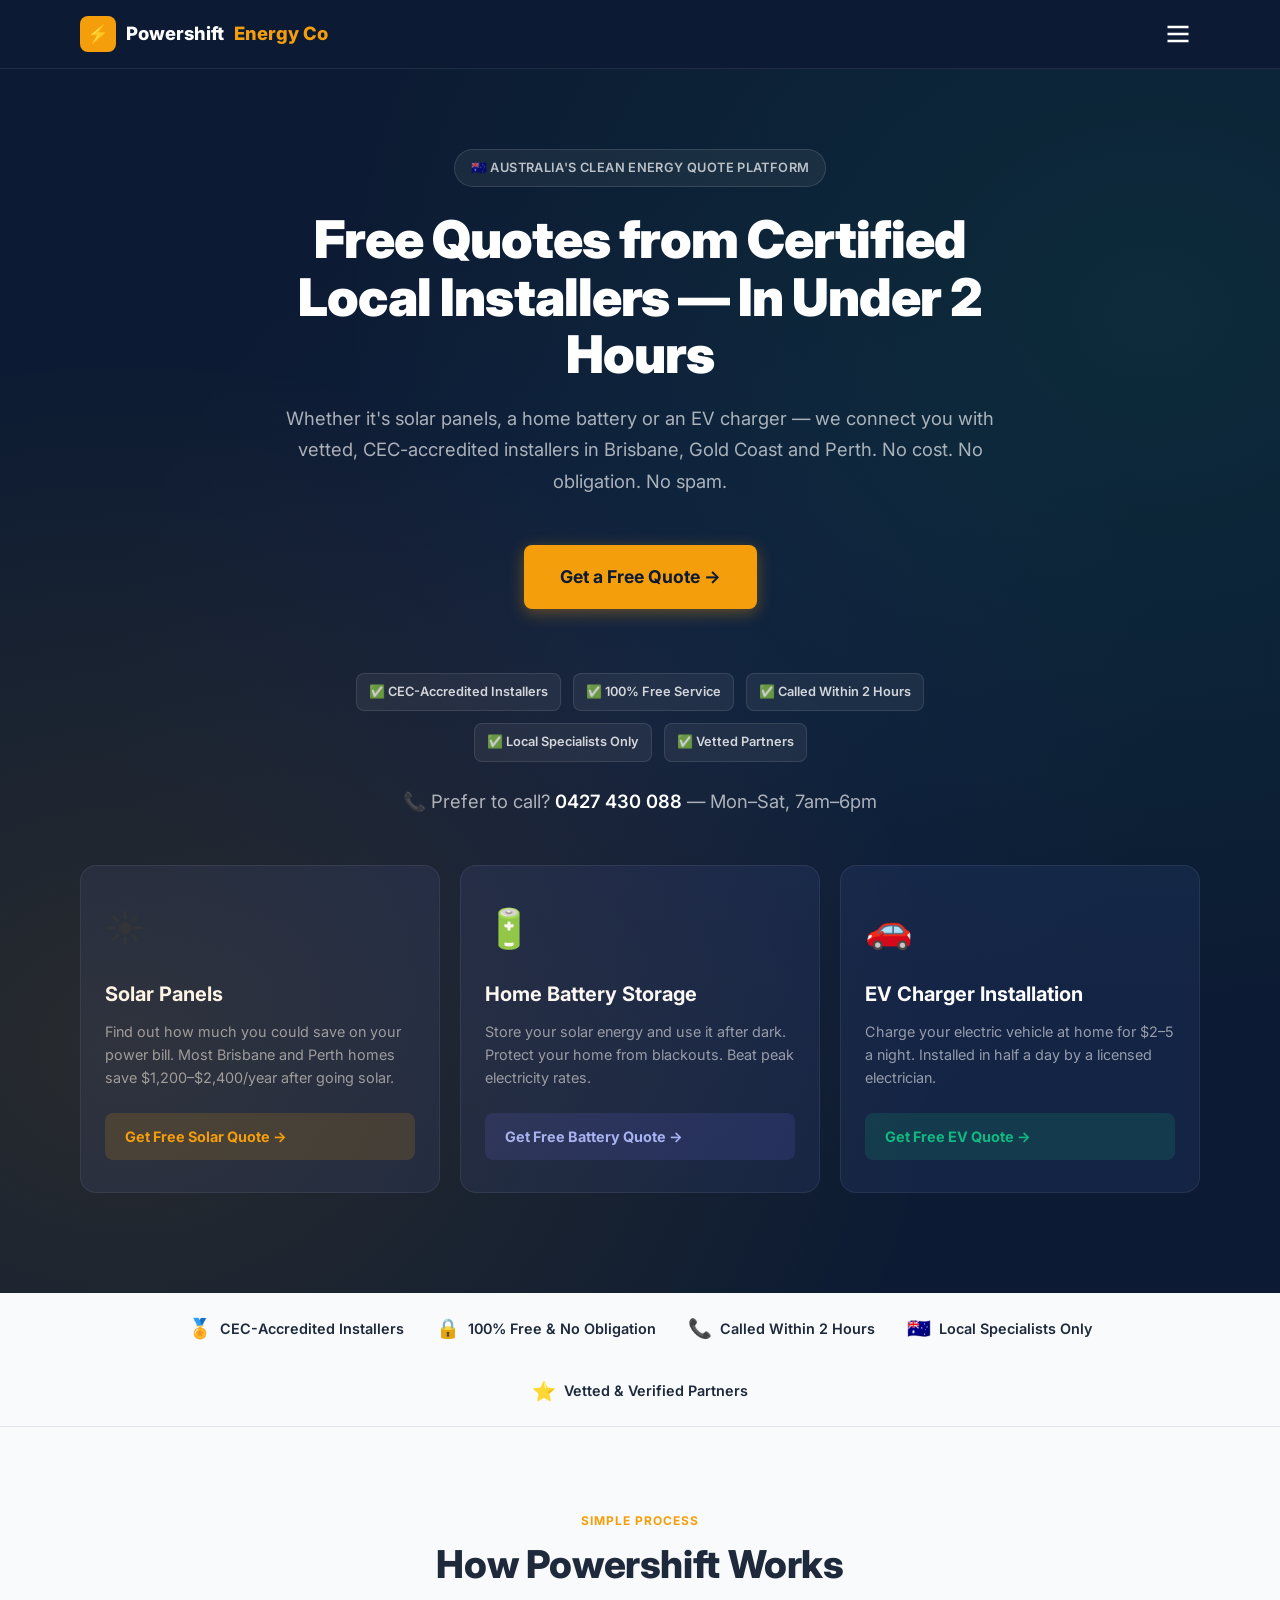
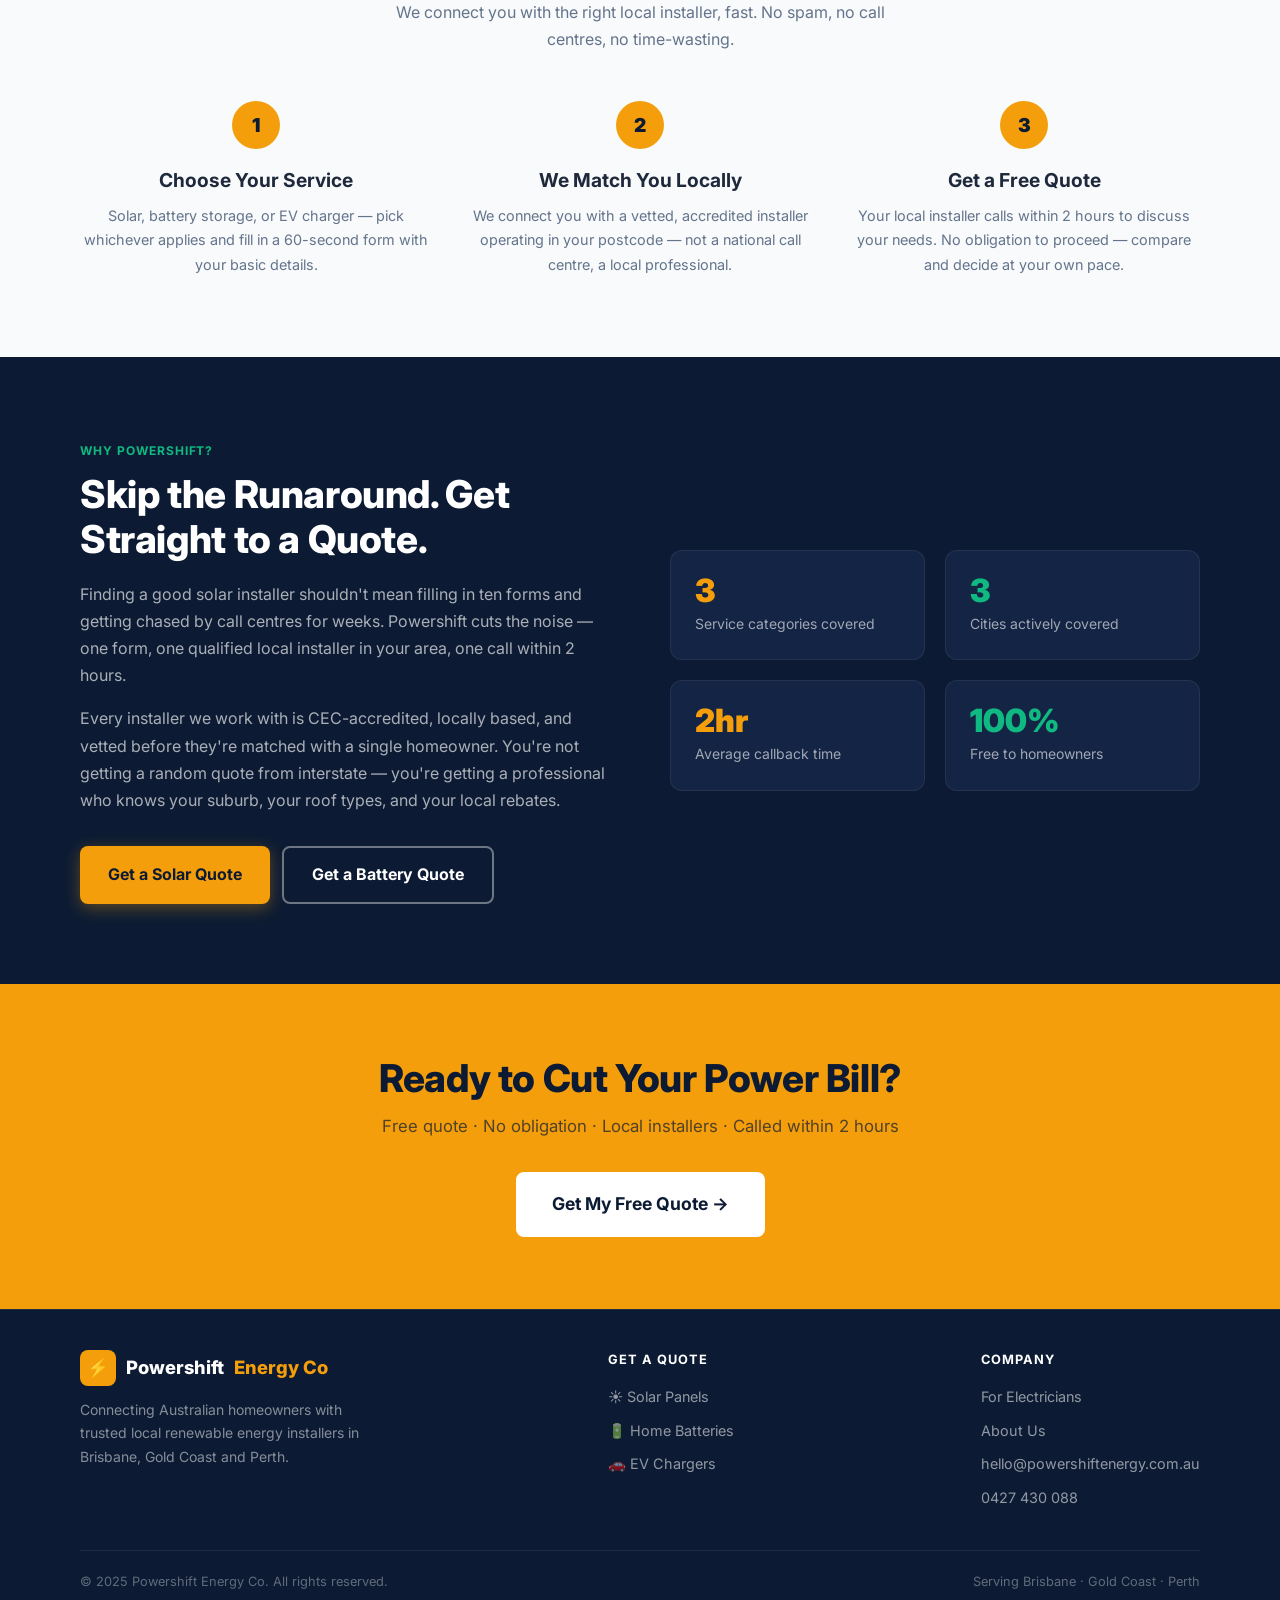
==== commit d24d30e3: "Update footer on all pages" ====
--- a/index.html
+++ b/index.html
@@ -146,6 +146,55 @@
       .how-grid     { grid-template-columns: 1fr; gap: 24px; }
       .why-grid     { grid-template-columns: 1fr; }
     }
+
+    .hub-cta-buttons {
+      display: flex;
+      flex-direction: column;
+      gap: 12px;
+      margin-bottom: 32px;
+    }
+    @media (min-width: 768px) {
+      .hub-cta-buttons {
+        flex-direction: row;
+        justify-content: center;
+      }
+    }
+    .hub-trust-badges {
+      display: grid;
+      grid-template-columns: 1fr 1fr;
+      gap: 10px;
+      max-width: 400px;
+      margin: 0 auto 24px;
+    }
+    @media (min-width: 768px) {
+      .hub-trust-badges {
+        display: flex;
+        flex-wrap: wrap;
+        justify-content: center;
+        gap: 12px;
+        max-width: 100%;
+      }
+    }
+    .hub-trust-item {
+      background: rgba(255,255,255,0.06);
+      border: 1px solid rgba(255,255,255,0.1);
+      border-radius: 8px;
+      padding: 8px 12px;
+      color: rgba(255,255,255,0.8);
+      font-size: 0.8rem;
+      font-weight: 600;
+      text-align: center;
+    }
+    .hub-call {
+      font-size: 0.875rem;
+      color: rgba(255,255,255,0.6);
+      margin-top: 8px;
+    }
+    .hub-call a {
+      color: #ffffff;
+      font-weight: 600;
+      text-decoration: none;
+    }
   </style>
 </head>
 <body>
@@ -157,11 +206,17 @@
         <div class="logo-icon">⚡</div>
         Powershift <span>Energy Co</span>
       </a>
-      <a href="tel:0427430088" class="nav-phone">
-        <svg width="16" height="16" viewBox="0 0 24 24" fill="none" stroke="currentColor" stroke-width="2.5"><path d="M22 16.92v3a2 2 0 01-2.18 2 19.79 19.79 0 01-8.63-3.07A19.5 19.5 0 013.86 9.8 19.79 19.79 0 01.78 1.17 2 2 0 012.76 0h3a2 2 0 012 1.72c.127.96.361 1.903.7 2.81a2 2 0 01-.45 2.11L6.91 7.91a16 16 0 006.06 6.06l1.07-1.07a2 2 0 012.11-.45c.907.339 1.85.573 2.81.7A2 2 0 0122 16.92z"/></svg>
-        0427 430 088
-      </a>
-      <a href="electricians.html" class="nav-cta">For Electricians</a>
+      <button class="nav-hamburger" id="navHamburger" aria-label="Menu" aria-expanded="false">
+        <svg width="28" height="28" viewBox="0 0 24 24" fill="none" stroke="white" stroke-width="2"><path d="M3 6h18M3 12h18M3 18h18"/></svg>
+      </button>
+    </div>
+    <div class="nav-dropdown" id="navDropdown">
+      <a href="solar.html">☀️ Solar Panels</a>
+      <a href="battery.html">🔋 Home Batteries</a>
+      <a href="ev-charger.html">🚗 EV Chargers</a>
+      <a href="electricians.html">👷 For Installers</a>
+      <a href="index.html#about">ℹ️ About Us</a>
+      <a href="tel:0427430088">📞 0427 430 088</a>
     </div>
   </nav>
 
@@ -169,9 +224,18 @@
   <section class="hub-hero">
     <div class="container">
       <div class="hub-hero-inner">
-        <div class="hub-badge">🇦🇺 Brisbane · Gold Coast · Perth</div>
-        <h1>Australia's Clean Energy <em style="color:var(--amber);">Quote Platform</em></h1>
-        <p>Free quotes from vetted local installers. No pushy salespeople. Just qualified tradespeople in your area, ready to help.</p>
+        <div class="hub-badge">🇦🇺 Australia's Clean Energy Quote Platform</div>
+        <h1>Free Quotes from Certified Local Installers — In Under 2 Hours</h1>
+        <p>Whether it's solar panels, a home battery or an EV charger — we connect you with vetted, CEC-accredited installers in Brisbane, Gold Coast and Perth. No cost. No obligation. No spam.</p>
+        <a href="#services" class="btn btn-amber btn-lg" style="margin-bottom: 32px;">Get a Free Quote →</a>
+        <div class="hub-trust-badges" style="margin-top: 32px;">
+          <div class="hub-trust-item">✅ CEC-Accredited Installers</div>
+          <div class="hub-trust-item">✅ 100% Free Service</div>
+          <div class="hub-trust-item">✅ Called Within 2 Hours</div>
+          <div class="hub-trust-item">✅ Local Specialists Only</div>
+          <div class="hub-trust-item">✅ Vetted Partners</div>
+        </div>
+        <p class="hub-call">📞 Prefer to call? <a href="tel:0427430088">0427 430 088</a> — Mon–Sat, 7am–6pm</p>
       </div>
 
       <div class="hub-services" id="services">
@@ -242,7 +306,7 @@
   </section>
 
   <!-- Why Powershift -->
-  <section class="section section-dark">
+  <section class="section section-dark" id="about">
     <div class="container">
       <div class="why-grid">
         <div>
--- a/css/style.css
+++ b/css/style.css
@@ -700,6 +700,48 @@
   .trust-bar-inner   { gap: 20px; }
   .stat-strip        { gap: 28px; }
   .footer-inner      { flex-direction: column; }
-  .nav-phone         { display: none; }
   .partner-form-card { padding: 24px 20px; }
 }
+
+.nav-hamburger {
+  background: none;
+  border: none;
+  cursor: pointer;
+  padding: 8px;
+}
+.nav-hamburger svg { display: block; }
+.nav-cta { display: none !important; }
+.nav-phone { display: none !important; }
+.nav-dropdown {
+  display: none;
+  flex-direction: column;
+  background: #0f172a;
+  border-top: 1px solid rgba(255,255,255,0.08);
+  padding: 8px 20px 16px;
+}
+.nav-dropdown.is-open { display: flex; }
+.nav-dropdown a {
+  display: block;
+  padding: 12px 16px;
+  color: rgba(255,255,255,0.75);
+  text-decoration: none;
+  font-size: 0.95rem;
+  border-radius: 8px;
+}
+.nav-dropdown a:hover {
+  background: rgba(255,255,255,0.06);
+  color: #fff;
+}
+.site-nav { position: relative; }
+
+/* ── Hero Call Line ── */
+.hero-call {
+  font-size: 0.875rem;
+  color: rgba(255,255,255,0.6);
+  margin-top: 16px;
+}
+.hero-call a {
+  color: #ffffff;
+  font-weight: 600;
+  text-decoration: none;
+}
